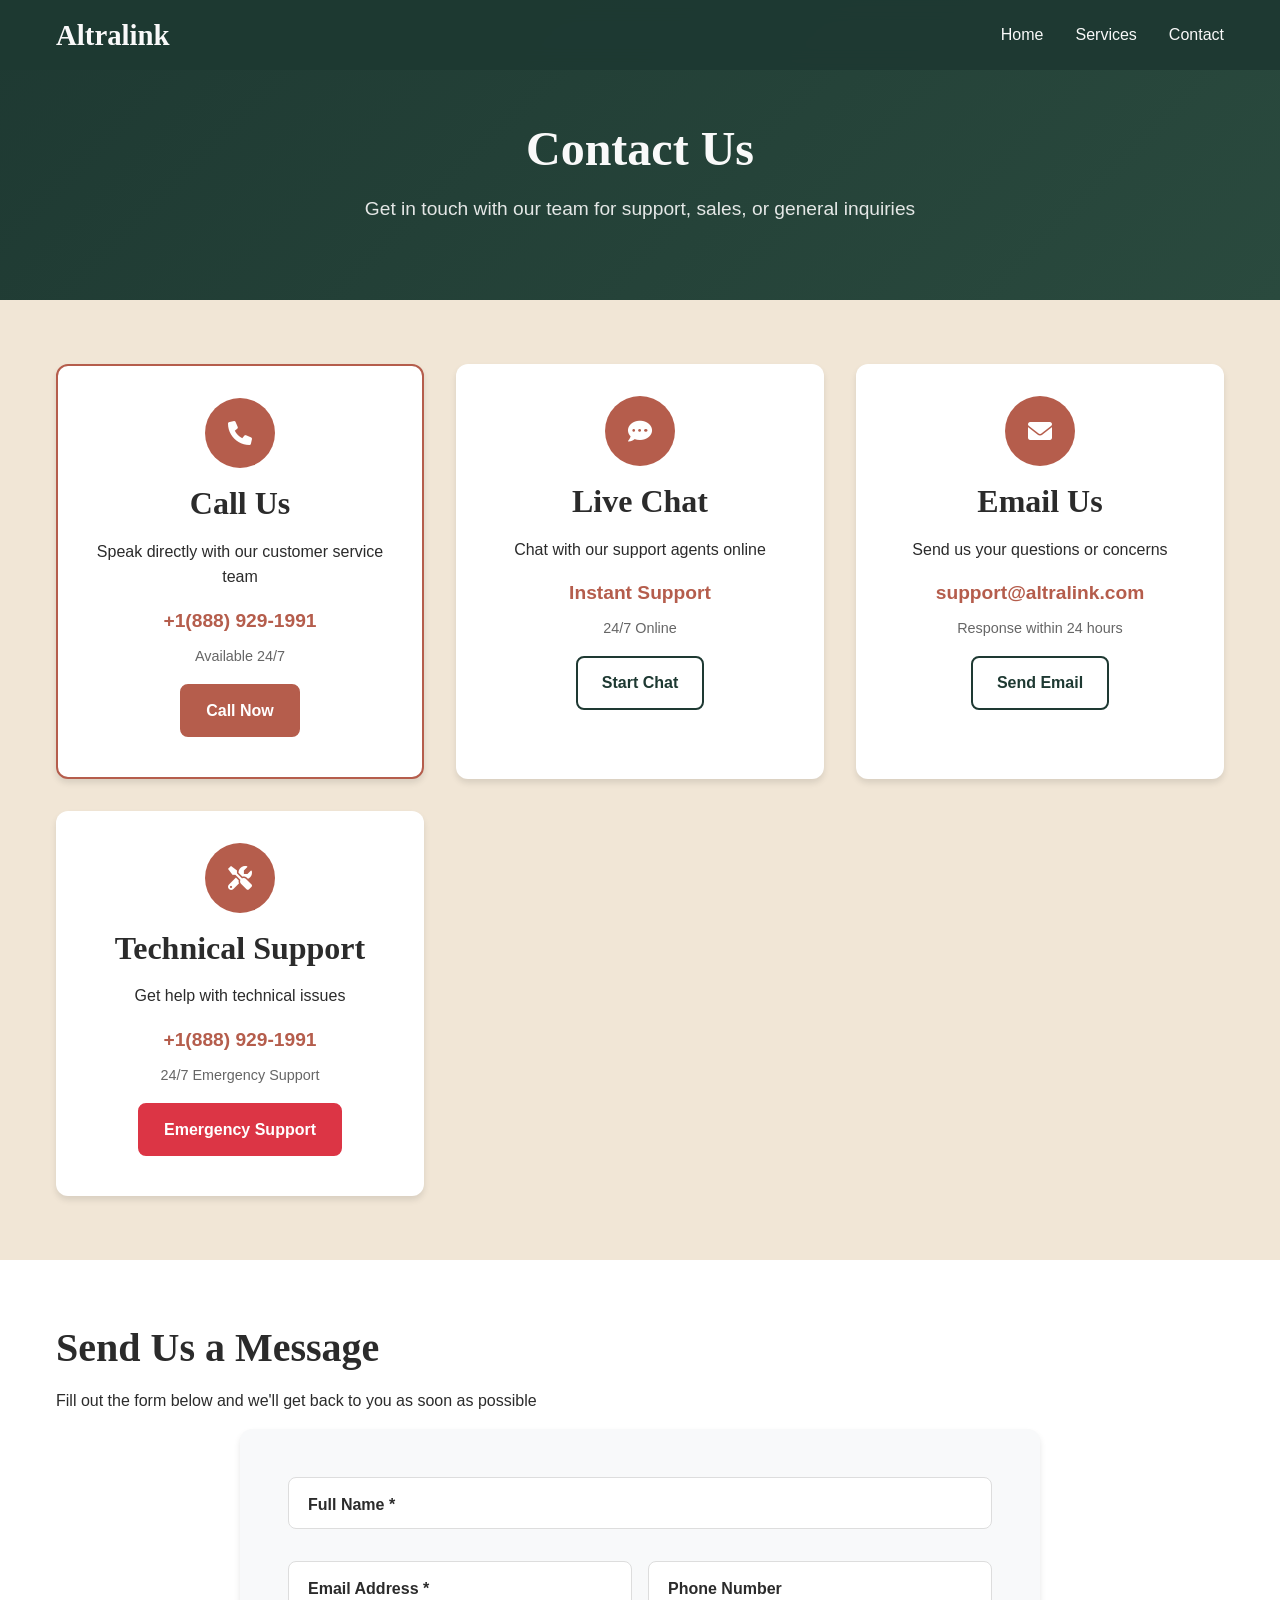
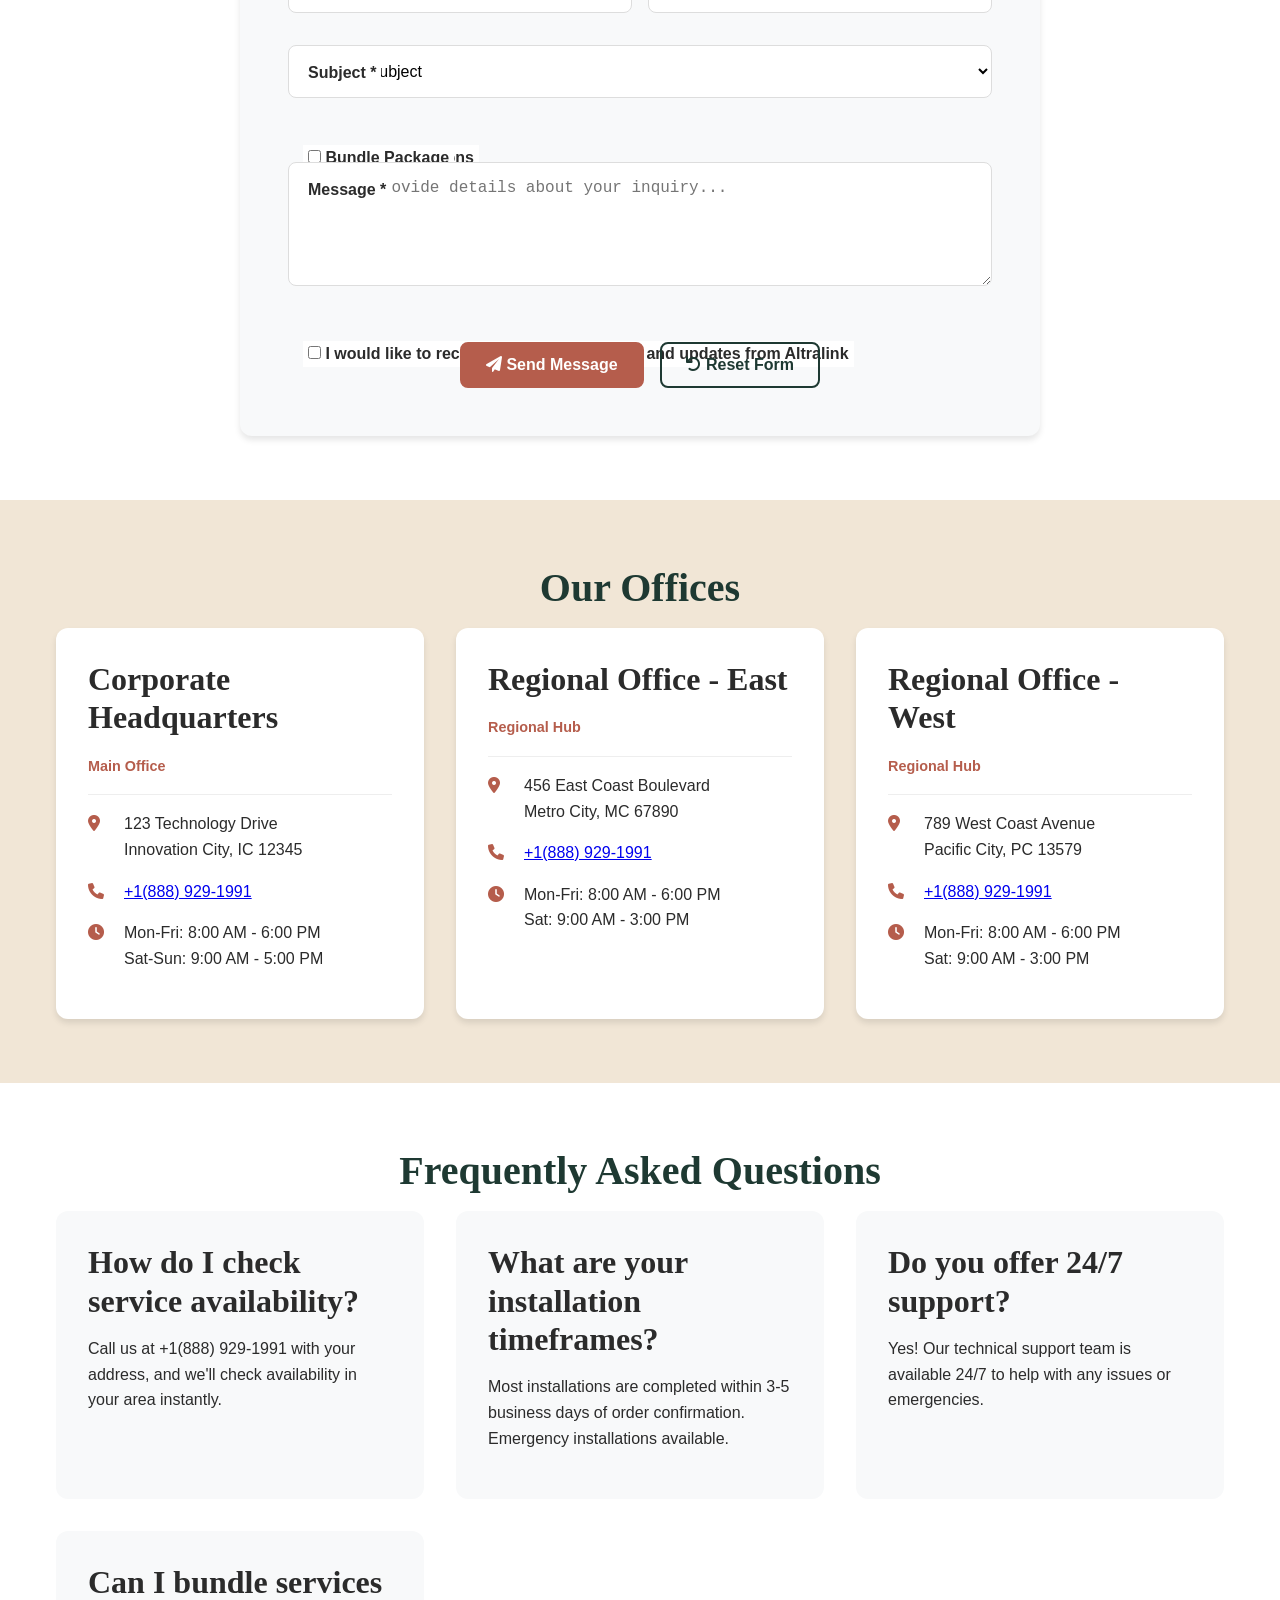
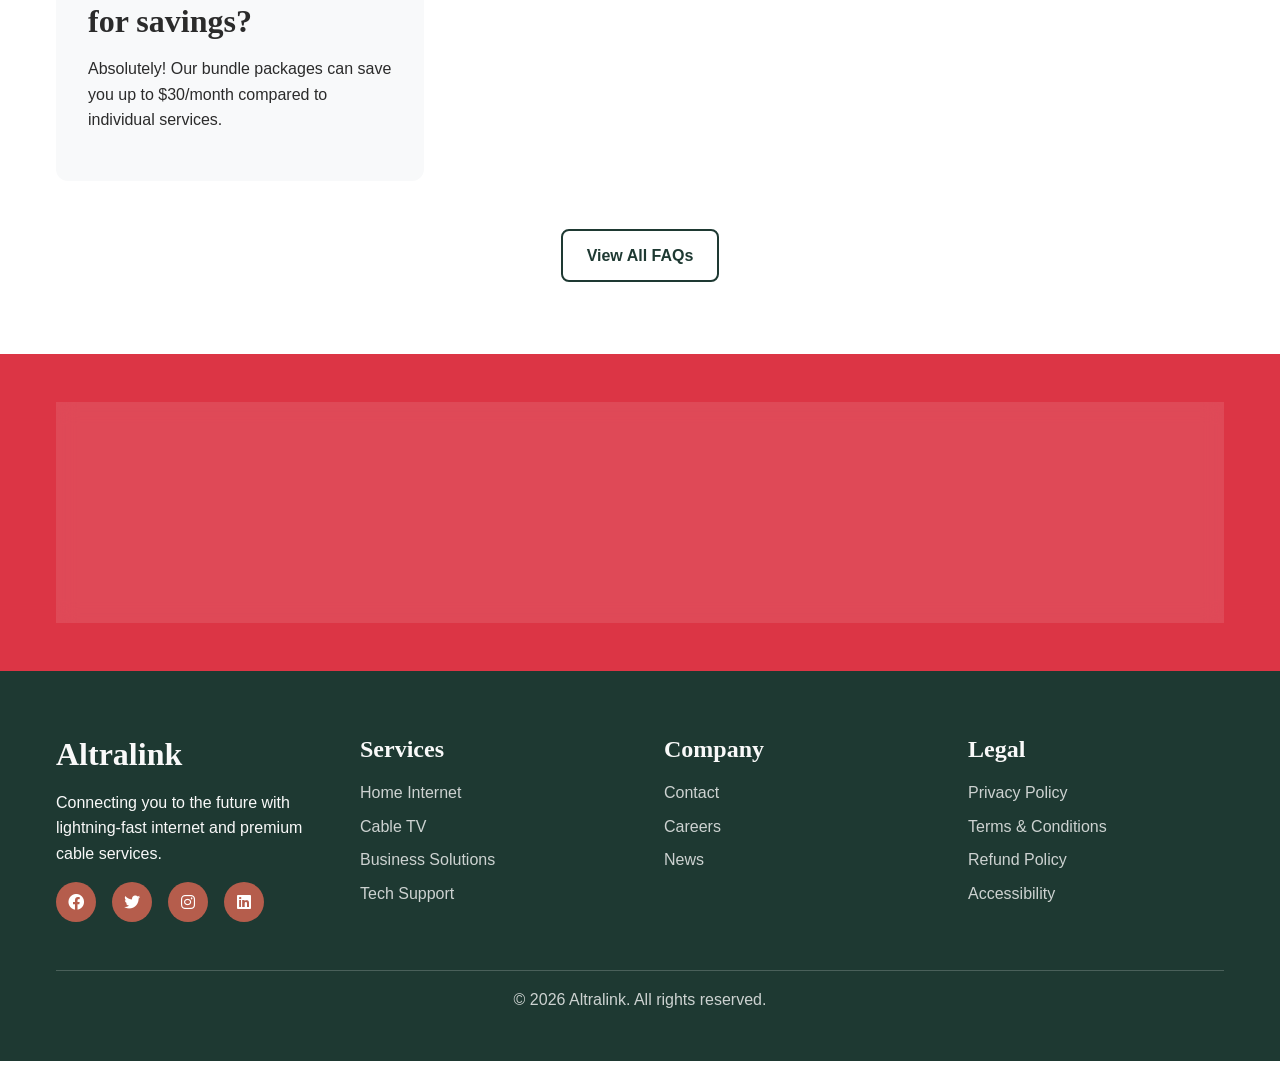
==== contact.html @ ca9c5f62 "Add files via upload" ====
<!DOCTYPE html>
<html lang="en">
<head>
    <meta charset="UTF-8">
    <meta name="viewport" content="width=device-width, initial-scale=1.0">
    <title>Contact Us - Altralink | Get in Touch</title>
    <link rel="stylesheet" href="style.css">
    <link href="https://cdnjs.cloudflare.com/ajax/libs/font-awesome/6.0.0/css/all.min.css" rel="stylesheet">
</head>
<body>
    <!-- Navigation -->
    <nav class="navbar">
        <div class="nav-container">
            <div class="nav-logo">
                <h2><a href="index.html" style="color: inherit; text-decoration: none;">Altralink</a></h2>
            </div>
            <ul class="nav-menu">
                <li class="nav-item"><a href="index.html" class="nav-link">Home</a></li>
                <li class="nav-item"><a href="services.html" class="nav-link">Services</a></li>
                <li class="nav-item"><a href="contact.html" class="nav-link active">Contact</a></li>
            </ul>
            <div class="hamburger">
                <span class="bar"></span>
                <span class="bar"></span>
                <span class="bar"></span>
            </div>
        </div>
    </nav>

    <!-- Page Header -->
    <section class="page-header">
        <div class="container">
            <h1>Contact Us</h1>
            <p>Get in touch with our team for support, sales, or general inquiries</p>
        </div>
    </section>

    <!-- Contact Methods -->
    <section class="contact-methods">
        <div class="container">
            <div class="contact-grid">
                <div class="contact-card priority">
                    <div class="contact-icon">
                        <i class="fas fa-phone"></i>
                    </div>
                    <h3>Call Us</h3>
                    <p>Speak directly with our customer service team</p>
                    <div class="contact-details">
                        <a href="tel:+18889291991" class="contact-link primary">+1(888) 929-1991</a>
                        <span class="availability">Available 24/7</span>
                    </div>
                    <div class="contact-buttons">
                        <a href="tel:+18889291991" class="btn btn-primary">Call Now</a>
                    </div>
                </div>

                <div class="contact-card">
                    <div class="contact-icon">
                        <i class="fas fa-comment-dots"></i>
                    </div>
                    <h3>Live Chat</h3>
                    <p>Chat with our support agents online</p>
                    <div class="contact-details">
                        <span class="contact-link">Instant Support</span>
                        <span class="availability">24/7 Online</span>
                    </div>
                    <div class="contact-buttons">
                        <a href="#chat" class="btn btn-outline">Start Chat</a>
                    </div>
                </div>

                <div class="contact-card">
                    <div class="contact-icon">
                        <i class="fas fa-envelope"></i>
                    </div>
                    <h3>Email Us</h3>
                    <p>Send us your questions or concerns</p>
                    <div class="contact-details">
                        <a href="mailto:support@altralink.com" class="contact-link">support@altralink.com</a>
                        <span class="availability">Response within 24 hours</span>
                    </div>
                    <div class="contact-buttons">
                        <a href="mailto:support@altralink.com" class="btn btn-outline">Send Email</a>
                    </div>
                </div>

                <div class="contact-card">
                    <div class="contact-icon">
                        <i class="fas fa-tools"></i>
                    </div>
                    <h3>Technical Support</h3>
                    <p>Get help with technical issues</p>
                    <div class="contact-details">
                        <a href="tel:+18889291991" class="contact-link">+1(888) 929-1991</a>
                        <span class="availability">24/7 Emergency Support</span>
                    </div>
                    <div class="contact-buttons">
                        <a href="tel:+18889291991" class="btn btn-primary emergency">Emergency Support</a>
                    </div>
                </div>
            </div>
        </div>
    </section>

    <!-- Contact Form -->
    <section class="contact-form-section">
        <div class="container">
            <div class="form-content">
                <div class="form-header">
                    <h2>Send Us a Message</h2>
                    <p>Fill out the form below and we'll get back to you as soon as possible</p>
                </div>
                <form class="contact-form" id="contactForm">
                    <div class="form-group">
                        <label for="name">Full Name *</label>
                        <input type="text" id="name" name="name" required>
                    </div>
                    
                    <div class="form-row">
                        <div class="form-group">
                            <label for="email">Email Address *</label>
                            <input type="email" id="email" name="email" required>
                        </div>
                        <div class="form-group">
                            <label for="phone">Phone Number</label>
                            <input type="tel" id="phone" name="phone">
                        </div>
                    </div>

                    <div class="form-group">
                        <label for="subject">Subject *</label>
                        <select id="subject" name="subject" required>
                            <option value="">Select a subject</option>
                            <option value="new-service">New Service Inquiry</option>
                            <option value="technical-support">Technical Support</option>
                            <option value="billing">Billing Question</option>
                            <option value="service-change">Service Change Request</option>
                            <option value="complaint">Complaint</option>
                            <option value="compliment">Compliment</option>
                            <option value="other">Other</option>
                        </select>
                    </div>

                    <div class="form-group">
                        <label for="service-type">Service Interest</label>
                        <div class="checkbox-group">
                            <label class="checkbox-label">
                                <input type="checkbox" name="service[]" value="home-internet">
                                <span class="checkmark"></span>
                                Home Internet
                            </label>
                            <label class="checkbox-label">
                                <input type="checkbox" name="service[]" value="cable-tv">
                                <span class="checkmark"></span>
                                Cable TV
                            </label>
                            <label class="checkbox-label">
                                <input type="checkbox" name="service[]" value="business">
                                <span class="checkmark"></span>
                                Business Solutions
                            </label>
                            <label class="checkbox-label">
                                <input type="checkbox" name="service[]" value="bundle">
                                <span class="checkmark"></span>
                                Bundle Package
                            </label>
                        </div>
                    </div>

                    <div class="form-group">
                        <label for="message">Message *</label>
                        <textarea id="message" name="message" rows="5" placeholder="Please provide details about your inquiry..." required></textarea>
                    </div>

                    <div class="form-group">
                        <label class="checkbox-label">
                            <input type="checkbox" name="newsletter" value="yes">
                            <span class="checkmark"></span>
                            I would like to receive promotional emails and updates from Altralink
                        </label>
                    </div>

                    <div class="form-actions">
                        <button type="submit" class="btn btn-primary">
                            <i class="fas fa-paper-plane"></i>
                            Send Message
                        </button>
                        <button type="reset" class="btn btn-outline">
                            <i class="fas fa-undo"></i>
                            Reset Form
                        </button>
                    </div>
                </form>
            </div>
        </div>
    </section>

    <!-- Office Locations -->
    <section class="office-locations">
        <div class="container">
            <h2 class="section-title">Our Offices</h2>
            <div class="locations-grid">
                <div class="location-card">
                    <div class="location-header">
                        <h3>Corporate Headquarters</h3>
                        <span class="location-type">Main Office</span>
                    </div>
                    <div class="location-details">
                        <div class="detail-item">
                            <i class="fas fa-map-marker-alt"></i>
                            <span>123 Technology Drive<br>Innovation City, IC 12345</span>
                        </div>
                        <div class="detail-item">
                            <i class="fas fa-phone"></i>
                            <a href="tel:+18889291991">+1(888) 929-1991</a>
                        </div>
                        <div class="detail-item">
                            <i class="fas fa-clock"></i>
                            <span>Mon-Fri: 8:00 AM - 6:00 PM<br>Sat-Sun: 9:00 AM - 5:00 PM</span>
                        </div>
                    </div>
                </div>

                <div class="location-card">
                    <div class="location-header">
                        <h3>Regional Office - East</h3>
                        <span class="location-type">Regional Hub</span>
                    </div>
                    <div class="location-details">
                        <div class="detail-item">
                            <i class="fas fa-map-marker-alt"></i>
                            <span>456 East Coast Boulevard<br>Metro City, MC 67890</span>
                        </div>
                        <div class="detail-item">
                            <i class="fas fa-phone"></i>
                            <a href="tel:+18889291991">+1(888) 929-1991</a>
                        </div>
                        <div class="detail-item">
                            <i class="fas fa-clock"></i>
                            <span>Mon-Fri: 8:00 AM - 6:00 PM<br>Sat: 9:00 AM - 3:00 PM</span>
                        </div>
                    </div>
                </div>

                <div class="location-card">
                    <div class="location-header">
                        <h3>Regional Office - West</h3>
                        <span class="location-type">Regional Hub</span>
                    </div>
                    <div class="location-details">
                        <div class="detail-item">
                            <i class="fas fa-map-marker-alt"></i>
                            <span>789 West Coast Avenue<br>Pacific City, PC 13579</span>
                        </div>
                        <div class="detail-item">
                            <i class="fas fa-phone"></i>
                            <a href="tel:+18889291991">+1(888) 929-1991</a>
                        </div>
                        <div class="detail-item">
                            <i class="fas fa-clock"></i>
                            <span>Mon-Fri: 8:00 AM - 6:00 PM<br>Sat: 9:00 AM - 3:00 PM</span>
                        </div>
                    </div>
                </div>
            </div>
        </div>
    </section>

    <!-- FAQ Quick Access -->
    <section class="quick-faq">
        <div class="container">
            <h2 class="section-title">Frequently Asked Questions</h2>
            <div class="faq-grid">
                <div class="faq-card">
                    <h3>How do I check service availability?</h3>
                    <p>Call us at +1(888) 929-1991 with your address, and we'll check availability in your area instantly.</p>
                </div>
                <div class="faq-card">
                    <h3>What are your installation timeframes?</h3>
                    <p>Most installations are completed within 3-5 business days of order confirmation. Emergency installations available.</p>
                </div>
                <div class="faq-card">
                    <h3>Do you offer 24/7 support?</h3>
                    <p>Yes! Our technical support team is available 24/7 to help with any issues or emergencies.</p>
                </div>
                <div class="faq-card">
                    <h3>Can I bundle services for savings?</h3>
                    <p>Absolutely! Our bundle packages can save you up to $30/month compared to individual services.</p>
                </div>
            </div>
            <div class="faq-cta">
                <a href="index.html#faq" class="btn btn-outline">View All FAQs</a>
            </div>
        </div>
    </section>

    <!-- Emergency Contact -->
    <section class="emergency-contact">
        <div class="container">
            <div class="emergency-card">
                <div class="emergency-icon">
                    <i class="fas fa-exclamation-triangle"></i>
                </div>
                <div class="emergency-content">
                    <h3>Emergency Support</h3>
                    <p>Experiencing a service outage or urgent technical issue? Our emergency support team is standing by 24/7.</p>
                    <a href="tel:+18889291991" class="btn btn-primary emergency">
                        <i class="fas fa-phone"></i>
                        Emergency Hotline: +1(888) 929-1991
                    </a>
                </div>
            </div>
        </div>
    </section>

    <!-- Footer -->
    <footer class="footer">
        <div class="container">
            <div class="footer-content">
                <div class="footer-section">
                    <h3>Altralink</h3>
                    <p>Connecting you to the future with lightning-fast internet and premium cable services.</p>
                    <div class="social-links">
                        <a href="#"><i class="fab fa-facebook"></i></a>
                        <a href="#"><i class="fab fa-twitter"></i></a>
                        <a href="#"><i class="fab fa-instagram"></i></a>
                        <a href="#"><i class="fab fa-linkedin"></i></a>
                    </div>
                </div>
                <div class="footer-section">
                    <h4>Services</h4>
                    <ul>
                        <li><a href="services.html">Home Internet</a></li>
                        <li><a href="services.html">Cable TV</a></li>
                        <li><a href="services.html">Business Solutions</a></li>
                        <li><a href="services.html">Tech Support</a></li>
                    </ul>
                </div>
                <div class="footer-section">
                    <h4>Company</h4>
                    <ul>
                        <li><a href="contact.html">Contact</a></li>
                        <li><a href="#careers">Careers</a></li>
                        <li><a href="#news">News</a></li>
                    </ul>
                </div>
                <div class="footer-section">
                    <h4>Legal</h4>
                    <ul>
                        <li><a href="privacy.html">Privacy Policy</a></li>
                        <li><a href="terms.html">Terms & Conditions</a></li>
                        <li><a href="refund.html">Refund Policy</a></li>
                        <li><a href="#accessibility">Accessibility</a></li>
                    </ul>
                </div>
            </div>
            <div class="footer-bottom">
                <p>&copy; 2025 Altralink. All rights reserved.</p>
            </div>
        </div>
    </footer>

    <script src="script.js"></script>
</body>
</html>
---- style.css ----
/* Reset and Base Styles */
* {
    margin: 0;
    padding: 0;
    box-sizing: border-box;
}

:root {
    /* Color Scheme */
    --primary-bg: #1E3932;
    --secondary-bg: #F1E6D6;
    --accent: #B55D4C;
    --highlight: #C9A227;
    --text-dark: #2B2B2B;
    --text-light: #F9F9F9;
    
    /* Additional Colors */
    --white: #FFFFFF;
    --success: #28A745;
    --warning: #FFC107;
    --error: #DC3545;
    
    /* Typography */
    --font-primary: 'Segoe UI', Tahoma, Geneva, Verdana, sans-serif;
    --font-heading: 'Georgia', serif;
    
    /* Spacing */
    --spacing-xs: 0.5rem;
    --spacing-sm: 1rem;
    --spacing-md: 2rem;
    --spacing-lg: 3rem;
    --spacing-xl: 4rem;
    
    /* Border Radius */
    --radius-sm: 4px;
    --radius-md: 8px;
    --radius-lg: 12px;
    --radius-xl: 20px;
    
    /* Shadows */
    --shadow-sm: 0 2px 4px rgba(0, 0, 0, 0.1);
    --shadow-md: 0 4px 6px rgba(0, 0, 0, 0.1);
    --shadow-lg: 0 10px 15px rgba(0, 0, 0, 0.1);
    --shadow-xl: 0 20px 25px rgba(0, 0, 0, 0.15);
}

body {
    font-family: var(--font-primary);
    line-height: 1.6;
    color: var(--text-dark);
    overflow-x: hidden;
}

html {
    scroll-behavior: smooth;
}

/* Typography */
h1, h2, h3, h4, h5, h6 {
    font-family: var(--font-heading);
    font-weight: 600;
    line-height: 1.2;
    margin-bottom: var(--spacing-sm);
}

h1 { font-size: 3.5rem; }
h2 { font-size: 2.5rem; }
h3 { font-size: 2rem; }
h4 { font-size: 1.5rem; }
h5 { font-size: 1.25rem; }
h6 { font-size: 1rem; }

p {
    margin-bottom: var(--spacing-sm);
}

/* Container */
.container {
    max-width: 1200px;
    margin: 0 auto;
    padding: 0 var(--spacing-sm);
}

/* Navigation */
.navbar {
    position: fixed;
    top: 0;
    width: 100%;
    background: rgba(30, 57, 50, 0.95);
    backdrop-filter: blur(10px);
    z-index: 1000;
    transition: all 0.3s ease;
}

.nav-container {
    display: flex;
    justify-content: space-between;
    align-items: center;
    max-width: 1200px;
    margin: 0 auto;
    padding: 0 var(--spacing-sm);
    height: 70px;
}

.nav-logo h2 {
    color: var(--text-light);
    margin: 0;
    font-size: 1.8rem;
}

.nav-logo a {
    color: var(--text-light);
    text-decoration: none;
}

.nav-menu {
    display: flex;
    list-style: none;
    margin: 0;
}

.nav-item {
    margin-left: var(--spacing-md);
}

.nav-link {
    color: var(--text-light);
    text-decoration: none;
    font-weight: 500;
    transition: color 0.3s ease;
    position: relative;
}

.nav-link:hover,
.nav-link:focus {
    color: var(--highlight);
}

.nav-link::after {
    content: '';
    position: absolute;
    bottom: -5px;
    left: 0;
    width: 0;
    height: 2px;
    background: var(--highlight);
    transition: width 0.3s ease;
}

.nav-link:hover::after {
    width: 100%;
}

.hamburger {
    display: none;
    flex-direction: column;
    cursor: pointer;
}

.bar {
    width: 25px;
    height: 3px;
    background: var(--text-light);
    margin: 3px 0;
    transition: 0.3s;
}

/* Hero Section */
.hero {
    position: relative;
    min-height: 100vh;
    display: flex;
    align-items: center;
    background: linear-gradient(135deg, var(--primary-bg) 0%, #2A4F47 100%);
    overflow: hidden;
}

.hero-background {
    position: absolute;
    top: 0;
    left: 0;
    width: 100%;
    height: 100%;
    background-image: url('https://images.pexels.com/photos/159304/network-cable-ethernet-computer-159304.jpeg?auto=compress&cs=tinysrgb&w=1260&h=750&dpr=1');
    background-size: cover;
    background-position: center;
    opacity: 0.2;
    z-index: 1;
}

.particles {
    position: absolute;
    top: 0;
    left: 0;
    width: 100%;
    height: 100%;
    z-index: 2;
}

.hero-content {
    position: relative;
    z-index: 3;
    display: grid;
    grid-template-columns: 1fr 1fr;
    gap: var(--spacing-xl);
    align-items: center;
    max-width: 1200px;
    margin: 0 auto;
    padding: 0 var(--spacing-sm);
}

.hero-text {
    color: var(--text-light);
}

.hero-title {
    font-size: 4rem;
    font-weight: 700;
    margin-bottom: var(--spacing-md);
    opacity: 0;
    animation: slideInUp 1s ease forwards 0.5s;
}

.accent-text {
    color: var(--highlight);
    display: block;
}

.hero-subtitle {
    font-size: 1.25rem;
    margin-bottom: var(--spacing-lg);
    opacity: 0;
    animation: slideInUp 1s ease forwards 0.7s;
}

.hero-buttons {
    display: flex;
    gap: var(--spacing-sm);
    opacity: 0;
    animation: slideInUp 1s ease forwards 0.9s;
}

.hero-visual {
    display: flex;
    justify-content: center;
    align-items: center;
}

.floating-card {
    background: rgba(255, 255, 255, 0.1);
    backdrop-filter: blur(10px);
    border: 1px solid rgba(255, 255, 255, 0.2);
    border-radius: var(--radius-lg);
    padding: var(--spacing-lg);
    text-align: center;
    color: var(--text-light);
    transform: translateY(0);
    animation: float 3s ease-in-out infinite;
}

.floating-card i {
    font-size: 3rem;
    margin-bottom: var(--spacing-sm);
    color: var(--highlight);
}

.card-3d {
    transform-style: preserve-3d;
    transition: transform 0.3s ease;
}

.card-3d:hover {
    transform: rotateY(10deg) rotateX(5deg) scale(1.05);
}

/* Buttons */
.btn {
    display: inline-block;
    padding: 12px 24px;
    border-radius: var(--radius-md);
    text-decoration: none;
    font-weight: 600;
    font-size: 1rem;
    text-align: center;
    cursor: pointer;
    border: 2px solid transparent;
    transition: all 0.3s ease;
    position: relative;
    overflow: hidden;
}

.btn::before {
    content: '';
    position: absolute;
    top: 0;
    left: -100%;
    width: 100%;
    height: 100%;
    background: linear-gradient(90deg, transparent, rgba(255, 255, 255, 0.2), transparent);
    transition: left 0.5s ease;
}

.btn:hover::before {
    left: 100%;
}

.btn-primary {
    background: var(--accent);
    color: var(--white);
    border-color: var(--accent);
}

.btn-primary:hover {
    background: #A04E3F;
    transform: translateY(-2px);
    box-shadow: var(--shadow-lg);
}

.btn-secondary {
    background: transparent;
    color: var(--text-light);
    border-color: var(--text-light);
}

.btn-secondary:hover {
    background: var(--text-light);
    color: var(--primary-bg);
}

.btn-outline {
    background: transparent;
    color: var(--primary-bg);
    border-color: var(--primary-bg);
}

.btn-outline:hover {
    background: var(--primary-bg);
    color: var(--text-light);
}

.btn-full {
    width: 100%;
}

/* Sections */
section {
    padding: var(--spacing-xl) 0;
}

.section-title {
    text-align: center;
    margin-bottom: var(--spacing-sm);
    color: var(--primary-bg);
}

.section-subtitle {
    text-align: center;
    font-size: 1.25rem;
    color: #666;
    margin-bottom: var(--spacing-lg);
}

/* Services Section */
.services {
    background: var(--secondary-bg);
}

.services-grid {
    display: grid;
    grid-template-columns: repeat(auto-fit, minmax(300px, 1fr));
    gap: var(--spacing-md);
    margin-top: var(--spacing-lg);
}

.service-card {
    background: var(--white);
    border-radius: var(--radius-lg);
    padding: var(--spacing-lg);
    text-align: center;
    box-shadow: var(--shadow-md);
    transition: all 0.3s ease;
    position: relative;
    border: 3px solid transparent;
}

.service-card:hover {
    transform: translateY(-5px);
    box-shadow: var(--shadow-xl);
    border-color: var(--accent);
}

.service-card.featured {
    border-color: var(--accent);
    transform: scale(1.05);
}

.popular-badge {
    position: absolute;
    top: -10px;
    left: 50%;
    transform: translateX(-50%);
    background: var(--accent);
    color: var(--white);
    padding: 5px 15px;
    border-radius: var(--radius-xl);
    font-size: 0.875rem;
    font-weight: 600;
}

.service-icon {
    width: 80px;
    height: 80px;
    background: linear-gradient(135deg, var(--accent), var(--highlight));
    border-radius: 50%;
    display: flex;
    align-items: center;
    justify-content: center;
    margin: 0 auto var(--spacing-sm);
}

.service-icon i {
    font-size: 2rem;
    color: var(--white);
}

.service-price {
    font-size: 2rem;
    font-weight: 700;
    color: var(--accent);
    margin-bottom: var(--spacing-sm);
}

.service-features {
    list-style: none;
    margin-bottom: var(--spacing-lg);
}

.service-features li {
    padding: 8px 0;
    border-bottom: 1px solid #eee;
    position: relative;
    padding-left: 25px;
}

.service-features li:last-child {
    border-bottom: none;
}

.service-features li::before {
    content: '✓';
    position: absolute;
    left: 0;
    color: var(--success);
    font-weight: bold;
}

/* Features Section */
.features {
    background: var(--white);
}

.features-grid {
    display: grid;
    grid-template-columns: repeat(auto-fit, minmax(250px, 1fr));
    gap: var(--spacing-md);
    margin-top: var(--spacing-lg);
}

.feature-item {
    text-align: center;
    padding: var(--spacing-lg);
    border-radius: var(--radius-lg);
    transition: transform 0.3s ease;
}

.feature-item:hover {
    transform: translateY(-10px);
}

.feature-icon-3d {
    width: 100px;
    height: 100px;
    background: linear-gradient(135deg, var(--primary-bg), var(--accent));
    border-radius: 50%;
    display: flex;
    align-items: center;
    justify-content: center;
    margin: 0 auto var(--spacing-sm);
    position: relative;
    box-shadow: var(--shadow-lg);
    transition: all 0.3s ease;
}

.feature-icon-3d:hover {
    transform: rotateY(180deg) scale(1.1);
}

.feature-icon-3d i {
    font-size: 2.5rem;
    color: var(--white);
}

/* Statistics Section */
.stats {
    background: var(--primary-bg);
    color: var(--text-light);
}

.stats-grid {
    display: grid;
    grid-template-columns: repeat(auto-fit, minmax(200px, 1fr));
    gap: var(--spacing-md);
}

.stat-item {
    text-align: center;
    padding: var(--spacing-md);
}

.stat-number {
    font-size: 3rem;
    font-weight: 700;
    color: var(--highlight);
    margin-bottom: 0;
}

.stat-item p {
    font-size: 1.125rem;
    margin: 0;
    opacity: 0.9;
}

/* About Section */
.about {
    background: var(--secondary-bg);
}

.about-content {
    display: grid;
    grid-template-columns: 1fr 1fr;
    gap: var(--spacing-xl);
    align-items: center;
}

.about-text h2 {
    color: var(--primary-bg);
    margin-bottom: var(--spacing-md);
}

.about-features {
    margin-top: var(--spacing-md);
}

.about-feature {
    display: flex;
    align-items: center;
    margin-bottom: var(--spacing-sm);
}

.about-feature i {
    color: var(--success);
    margin-right: var(--spacing-sm);
    font-size: 1.25rem;
}

.about-visual {
    display: flex;
    justify-content: center;
    align-items: center;
}

.tech-showcase {
    position: relative;
    width: 300px;
    height: 300px;
}

.tech-item {
    position: absolute;
    background: var(--white);
    border-radius: var(--radius-lg);
    padding: var(--spacing-sm);
    box-shadow: var(--shadow-md);
    display: flex;
    align-items: center;
    gap: var(--spacing-xs);
    border: 2px solid var(--accent);
}

.tech-item:nth-child(1) {
    top: 20px;
    left: 20px;
}

.tech-item:nth-child(2) {
    top: 120px;
    right: 20px;
}

.tech-item:nth-child(3) {
    bottom: 20px;
    left: 50px;
}

.tech-item i {
    color: var(--accent);
    font-size: 1.5rem;
}

.floating {
    animation: float 2s ease-in-out infinite;
}

/* Contact Section */
.contact {
    background: var(--white);
}

.contact-content {
    display: grid;
    grid-template-columns: 1fr 1fr;
    gap: var(--spacing-xl);
    margin-top: var(--spacing-lg);
}

.contact-info {
    display: flex;
    flex-direction: column;
    gap: var(--spacing-md);
}

.contact-item {
    display: flex;
    align-items: flex-start;
    gap: var(--spacing-sm);
    padding: var(--spacing-sm);
    border-radius: var(--radius-md);
    background: var(--secondary-bg);
}

.contact-item i {
    color: var(--accent);
    font-size: 1.5rem;
    margin-top: 5px;
}

.contact-item h4 {
    margin-bottom: var(--spacing-xs);
    color: var(--primary-bg);
}

.contact-item p {
    margin: 0;
    color: var(--text-dark);
}

/* Contact Form */
.contact-form {
    background: var(--secondary-bg);
    padding: var(--spacing-lg);
    border-radius: var(--radius-lg);
    box-shadow: var(--shadow-md);
}

.form-group {
    position: relative;
    margin-bottom: var(--spacing-md);
}

.form-group input,
.form-group textarea,
.form-group select {
    width: 100%;
    padding: 15px;
    border: 2px solid #ddd;
    border-radius: var(--radius-md);
    font-size: 1rem;
    background: var(--white);
    transition: all 0.3s ease;
}

.form-group input:focus,
.form-group textarea:focus,
.form-group select:focus {
    outline: none;
    border-color: var(--accent);
    box-shadow: 0 0 0 3px rgba(181, 93, 76, 0.1);
}

.form-group label {
    position: absolute;
    top: 15px;
    left: 15px;
    color: #999;
    transition: all 0.3s ease;
    pointer-events: none;
    background: var(--white);
    padding: 0 5px;
}

.form-group input:focus + label,
.form-group input:valid + label,
.form-group textarea:focus + label,
.form-group textarea:valid + label,
.form-group select:focus + label,
.form-group select:valid + label {
    top: -10px;
    left: 10px;
    font-size: 0.875rem;
    color: var(--accent);
}

.form-group textarea {
    min-height: 120px;
    resize: vertical;
}

/* Footer */
.footer {
    background: var(--primary-bg);
    color: var(--text-light);
    padding: var(--spacing-xl) 0 var(--spacing-md);
}

.footer-content {
    display: grid;
    grid-template-columns: repeat(auto-fit, minmax(250px, 1fr));
    gap: var(--spacing-lg);
    margin-bottom: var(--spacing-lg);
}

.footer-section h3,
.footer-section h4 {
    color: var(--text-light);
    margin-bottom: var(--spacing-sm);
}

.footer-section ul {
    list-style: none;
}

.footer-section ul li {
    margin-bottom: var(--spacing-xs);
}

.footer-section ul li a {
    color: rgba(249, 249, 249, 0.8);
    text-decoration: none;
    transition: color 0.3s ease;
}

.footer-section ul li a:hover {
    color: var(--highlight);
}

.social-links {
    display: flex;
    gap: var(--spacing-sm);
    margin-top: var(--spacing-sm);
}

.social-links a {
    display: flex;
    align-items: center;
    justify-content: center;
    width: 40px;
    height: 40px;
    background: var(--accent);
    color: var(--white);
    border-radius: 50%;
    text-decoration: none;
    transition: all 0.3s ease;
}

.social-links a:hover {
    background: var(--highlight);
    transform: translateY(-2px);
}

.footer-bottom {
    border-top: 1px solid rgba(249, 249, 249, 0.2);
    padding-top: var(--spacing-sm);
    text-align: center;
    color: rgba(249, 249, 249, 0.8);
}

/* Legal Pages */
.legal-page {
    padding-top: 100px;
    background: var(--secondary-bg);
    min-height: 100vh;
}

.legal-header {
    text-align: center;
    margin-bottom: var(--spacing-xl);
}

.legal-header h1 {
    color: var(--primary-bg);
    margin-bottom: var(--spacing-sm);
}

.last-updated {
    color: #666;
    font-style: italic;
}

.legal-content {
    background: var(--white);
    border-radius: var(--radius-lg);
    padding: var(--spacing-xl);
    box-shadow: var(--shadow-md);
    line-height: 1.8;
}

.legal-section {
    margin-bottom: var(--spacing-xl);
}

.legal-section:last-child {
    margin-bottom: 0;
}

.legal-section h2 {
    color: var(--primary-bg);
    margin-bottom: var(--spacing-md);
    padding-bottom: var(--spacing-xs);
    border-bottom: 2px solid var(--accent);
}

.legal-section h3 {
    color: var(--accent);
    margin-top: var(--spacing-md);
    margin-bottom: var(--spacing-sm);
}

.legal-section ul,
.legal-section ol {
    margin-left: var(--spacing-md);
    margin-bottom: var(--spacing-sm);
}

.legal-section li {
    margin-bottom: var(--spacing-xs);
}

.contact-info-legal {
    background: var(--secondary-bg);
    padding: var(--spacing-md);
    border-radius: var(--radius-md);
    margin-top: var(--spacing-sm);
}

.contact-info-legal p {
    margin-bottom: var(--spacing-xs);
}

.legal-notice {
    background: var(--primary-bg);
    color: var(--text-light);
    padding: var(--spacing-md);
    border-radius: var(--radius-md);
    text-align: center;
    margin-top: var(--spacing-lg);
}

/* Animations */
@keyframes slideInUp {
    from {
        opacity: 0;
        transform: translateY(30px);
    }
    to {
        opacity: 1;
        transform: translateY(0);
    }
}

@keyframes float {
    0%, 100% {
        transform: translateY(0px);
    }
    50% {
        transform: translateY(-20px);
    }
}

@keyframes fadeInUp {
    from {
        opacity: 0;
        transform: translateY(20px);
    }
    to {
        opacity: 1;
        transform: translateY(0);
    }
}

/* AOS Animation Classes */
[data-aos="fade-up"] {
    opacity: 0;
    transform: translateY(30px);
    transition: all 0.6s ease;
}

[data-aos="fade-up"].aos-animate {
    opacity: 1;
    transform: translateY(0);
}

[data-aos="fade-right"] {
    opacity: 0;
    transform: translateX(-30px);
    transition: all 0.6s ease;
}

[data-aos="fade-right"].aos-animate {
    opacity: 1;
    transform: translateX(0);
}

[data-aos="fade-left"] {
    opacity: 0;
    transform: translateX(30px);
    transition: all 0.6s ease;
}

[data-aos="fade-left"].aos-animate {
    opacity: 1;
    transform: translateX(0);
}

[data-aos="zoom-in"] {
    opacity: 0;
    transform: scale(0.8);
    transition: all 0.6s ease;
}

[data-aos="zoom-in"].aos-animate {
    opacity: 1;
    transform: scale(1);
}

/* Mobile Responsive */
@media screen and (max-width: 1024px) {
    .hero-content {
        grid-template-columns: 1fr;
        text-align: center;
        padding: var(--spacing-lg) var(--spacing-sm);
    }
    
    .hero-title {
        font-size: 3rem;
    }

    .hero-visual {
        margin-top: var(--spacing-lg);
    }
    
    .about-content {
        grid-template-columns: 1fr;
        gap: var(--spacing-lg);
    }
    
    .contact-content {
        grid-template-columns: 1fr;
        gap: var(--spacing-lg);
    }
    
    .coverage-content {
        grid-template-columns: 1fr;
        gap: var(--spacing-lg);
    }
    
    .coverage-stats {
        grid-template-columns: repeat(2, 1fr);
    }

    .footer-content {
        grid-template-columns: repeat(2, 1fr);
        gap: var(--spacing-lg);
    }

    .floating-card {
        transform: none !important;
    }
}

@media screen and (max-width: 768px) {
    /* Navigation Mobile */
    .nav-menu {
        position: fixed;
        left: -100%;
        top: 70px;
        flex-direction: column;
        background: var(--primary-bg);
        width: 100%;
        text-align: center;
        transition: 0.3s;
        box-shadow: var(--shadow-lg);
        padding: var(--spacing-sm) 0;
    }
    
    .nav-menu.active {
        left: 0;
    }
    
    .nav-item {
        margin: 0;
    }
    
    .nav-link {
        display: block;
        padding: var(--spacing-sm);
        border-bottom: 1px solid rgba(255, 255, 255, 0.1);
    }
    
    .hamburger {
        display: flex;
    }
    
    .hamburger.active .bar:nth-child(2) {
        opacity: 0;
    }
    
    .hamburger.active .bar:nth-child(1) {
        transform: translateY(8px) rotate(45deg);
    }
    
    .hamburger.active .bar:nth-child(3) {
        transform: translateY(-8px) rotate(-45deg);
    }
    
    /* Hero Mobile */
    .hero {
        min-height: auto;
        padding: calc(70px + var(--spacing-xl)) 0 var(--spacing-xl);
    }

    .hero-title {
        font-size: 2.5rem;
        line-height: 1.2;
    }
    
    .hero-buttons {
        flex-direction: column;
        align-items: stretch;
        gap: var(--spacing-sm);
    }
    
    /* Grid Mobile */
    .services-grid,
    .features-grid {
        grid-template-columns: 1fr;
        gap: var(--spacing-md);
    }
    
    .stats-grid {
        grid-template-columns: repeat(2, 1fr);
        gap: var(--spacing-sm);
    }
    
    /* Spacing Mobile */
    section {
        padding: var(--spacing-lg) 0;
    }
    
    .container {
        padding: 0 var(--spacing-md);
    }
    
    /* Typography Mobile */
    h1 { font-size: 2.5rem; }
    h2 { font-size: 2rem; }
    h3 { font-size: 1.5rem; }
    
    /* Cards Mobile */
    .service-card,
    .tech-card,
    .feature-item {
        padding: var(--spacing-md);
    }

    .service-card.featured {
        transform: none;
    }

    /* Contact Mobile */
    .contact-info {
        margin-bottom: var(--spacing-lg);
    }

    .contact-form {
        margin-top: var(--spacing-md);
    }

    /* Legal Content Mobile */
    .legal-content {
        padding: var(--spacing-md);
        margin: 0 var(--spacing-sm);
    }

    .legal-page {
        padding-top: calc(70px + var(--spacing-md));
    }
}

@media screen and (max-width: 480px) {
    .hero-title {
        font-size: 2rem;
    }
    
    .hero-subtitle {
        font-size: 1rem;
    }

    .section-title {
        font-size: 2rem;
    }

    .section-subtitle {
        font-size: 1rem;
    }
    
    .stats-grid {
        grid-template-columns: 1fr;
    }
    
    .service-card.featured {
        transform: scale(1);
    }
    
    .tech-showcase {
        width: 250px;
        height: 250px;
    }

    .footer-content {
        grid-template-columns: 1fr;
    }

    .contact-form {
        padding: var(--spacing-md);
    }

    .floating-card {
        padding: var(--spacing-md);
    }

    .floating-card i {
        font-size: 2rem;
    }

    .floating-card h3 {
        font-size: 1.5rem;
    }

    .service-price {
        font-size: 1.5rem;
    }

    .coverage-stats {
        grid-template-columns: 1fr;
    }

    .social-links {
        justify-content: center;
    }

    .btn {
        width: 100%;
        margin-bottom: var(--spacing-xs);
    }
}

/* High DPI Displays */
@media (-webkit-min-device-pixel-ratio: 2), (min-resolution: 192dpi) {
    .hero-background {
        background-image: url('https://images.pexels.com/photos/159304/network-cable-ethernet-computer-159304.jpeg?auto=compress&cs=tinysrgb&w=2560&h=1500&dpr=2');
    }
}

/* Coverage Section */
.coverage {
    background: var(--white);
}

.coverage-content {
    display: grid;
    grid-template-columns: 1fr 1fr;
    gap: var(--spacing-xl);
    align-items: center;
    margin-top: var(--spacing-lg);
}

.map-container {
    position: relative;
    border-radius: var(--radius-lg);
    overflow: hidden;
    box-shadow: var(--shadow-lg);
}

.coverage-image {
    width: 100%;
    height: 400px;
    object-fit: cover;
}

.coverage-points {
    position: absolute;
    top: 0;
    left: 0;
    width: 100%;
    height: 100%;
}

.coverage-point {
    position: absolute;
    width: 20px;
    height: 20px;
    background: var(--accent);
    border: 3px solid var(--white);
    border-radius: 50%;
    animation: pulse 2s infinite;
    box-shadow: var(--shadow-md);
}

@keyframes pulse {
    0% {
        transform: scale(1);
        box-shadow: 0 0 0 0 rgba(181, 93, 76, 0.7);
    }
    70% {
        transform: scale(1.1);
        box-shadow: 0 0 0 10px rgba(181, 93, 76, 0);
    }
    100% {
        transform: scale(1);
        box-shadow: 0 0 0 0 rgba(181, 93, 76, 0);
    }
}

.coverage-stats {
    display: grid;
    grid-template-columns: repeat(3, 1fr);
    gap: var(--spacing-md);
    margin-bottom: var(--spacing-lg);
}

.coverage-stat {
    text-align: center;
    padding: var(--spacing-md);
    background: var(--secondary-bg);
    border-radius: var(--radius-lg);
    border: 2px solid var(--accent);
}

.coverage-stat h3 {
    font-size: 2.5rem;
    color: var(--accent);
    margin-bottom: var(--spacing-xs);
}

.coverage-stat p {
    margin: 0;
    color: var(--text-dark);
    font-weight: 600;
}

.coverage-features {
    margin-bottom: var(--spacing-lg);
}

.coverage-feature {
    display: flex;
    align-items: center;
    margin-bottom: var(--spacing-sm);
}

.coverage-feature i {
    color: var(--success);
    margin-right: var(--spacing-sm);
    font-size: 1.25rem;
}

/* Technology Section */
.technology {
    background: var(--secondary-bg);
}

.tech-grid {
    display: grid;
    grid-template-columns: repeat(auto-fit, minmax(280px, 1fr));
    gap: var(--spacing-md);
    margin-top: var(--spacing-lg);
}

.tech-card {
    background: var(--white);
    padding: var(--spacing-lg);
    border-radius: var(--radius-lg);
    text-align: center;
    box-shadow: var(--shadow-md);
    transition: all 0.3s ease;
    border: 2px solid transparent;
    transform-style: preserve-3d;
}

.tech-card:hover {
    transform: rotateY(5deg) rotateX(5deg) translateY(-10px);
    border-color: var(--accent);
    box-shadow: var(--shadow-xl);
}

.tech-icon {
    width: 80px;
    height: 80px;
    background: linear-gradient(135deg, var(--primary-bg), var(--accent));
    border-radius: 50%;
    display: flex;
    align-items: center;
    justify-content: center;
    margin: 0 auto var(--spacing-md);
    position: relative;
    box-shadow: var(--shadow-lg);
}

.tech-icon i {
    font-size: 2rem;
    color: var(--white);
}

.tech-card h3 {
    color: var(--primary-bg);
    margin-bottom: var(--spacing-sm);
}

/* Testimonials Section */
.testimonials {
    background: var(--white);
}

.testimonials-slider {
    position: relative;
    max-width: 800px;
    margin: 0 auto var(--spacing-lg);
    overflow: hidden;
}

.testimonial-card {
    display: none;
    opacity: 0;
    transform: translateX(50px);
    transition: all 0.5s ease;
}

.testimonial-card.active {
    display: block;
    opacity: 1;
    transform: translateX(0);
}

.testimonial-content {
    background: var(--secondary-bg);
    padding: var(--spacing-lg);
    border-radius: var(--radius-lg);
    text-align: center;
    box-shadow: var(--shadow-md);
    border: 2px solid var(--accent);
}

.stars {
    margin-bottom: var(--spacing-md);
}

.stars i {
    color: var(--highlight);
    font-size: 1.25rem;
    margin: 0 2px;
}

.testimonial-content p {
    font-size: 1.125rem;
    font-style: italic;
    margin-bottom: var(--spacing-lg);
    color: var(--text-dark);
}

.testimonial-author {
    display: flex;
    align-items: center;
    justify-content: center;
    gap: var(--spacing-sm);
}

.testimonial-author img {
    width: 60px;
    height: 60px;
    border-radius: 50%;
    object-fit: cover;
    border: 3px solid var(--accent);
}

.author-info h4 {
    margin: 0;
    color: var(--primary-bg);
}

.author-info p {
    margin: 0;
    color: var(--accent);
    font-size: 0.875rem;
}

.testimonial-nav {
    display: flex;
    justify-content: center;
    gap: var(--spacing-sm);
}

.nav-dot {
    width: 12px;
    height: 12px;
    border-radius: 50%;
    border: none;
    background: #ddd;
    cursor: pointer;
    transition: all 0.3s ease;
}

.nav-dot.active {
    background: var(--accent);
    transform: scale(1.2);
}

/* FAQ Section */
.faq {
    background: var(--secondary-bg);
}

.faq-container {
    max-width: 800px;
    margin: 0 auto;
}

.faq-item {
    background: var(--white);
    margin-bottom: var(--spacing-sm);
    border-radius: var(--radius-lg);
    box-shadow: var(--shadow-md);
    overflow: hidden;
    border: 2px solid transparent;
    transition: all 0.3s ease;
}

.faq-item:hover {
    border-color: var(--accent);
}

.faq-question {
    display: flex;
    justify-content: space-between;
    align-items: center;
    padding: var(--spacing-md);
    cursor: pointer;
    background: var(--white);
    transition: all 0.3s ease;
}

.faq-question:hover {
    background: var(--secondary-bg);
}

.faq-question h3 {
    margin: 0;
    color: var(--primary-bg);
    font-size: 1.125rem;
}

.faq-question i {
    color: var(--accent);
    transition: transform 0.3s ease;
}

.faq-item.active .faq-question i {
    transform: rotate(180deg);
}

.faq-answer {
    max-height: 0;
    overflow: hidden;
    transition: all 0.3s ease;
    background: var(--secondary-bg);
}

.faq-item.active .faq-answer {
    max-height: 200px;
    padding: var(--spacing-md);
}

.faq-answer p {
    margin: 0;
    color: var(--text-dark);
    line-height: 1.6;
}

/* Print Styles */
@media print {
    .navbar,
    .hero-buttons,
    .btn,
    .hamburger {
        display: none !important;
    }
    
    .hero {
        min-height: auto;
        padding: var(--spacing-md) 0;
    }
    
    .hero-background {
        display: none;
    }
    
    body {
        color: #000 !important;
        background: #fff !important;
    }
}

/* Reduced Motion */
@media (prefers-reduced-motion: reduce) {
    * {
        animation-duration: 0.01ms !important;
        animation-iteration-count: 1 !important;
        transition-duration: 0.01ms !important;
    }
    
    .floating-card {
        animation: none;
    }
    
    .floating {
        animation: none;
    }
}

/* Focus Styles for Accessibility */
.btn:focus,
.nav-link:focus,
input:focus,
textarea:focus,
select:focus {
    outline: 3px solid var(--highlight);
    outline-offset: 2px;
}

/* Loading Animation */
.loading {
    position: fixed;
    top: 0;
    left: 0;
    width: 100%;
    height: 100%;
    background: var(--primary-bg);
    display: flex;
    justify-content: center;
    align-items: center;
    z-index: 9999;
}

.loading-spinner {
    width: 50px;
    height: 50px;
    border: 3px solid rgba(201, 162, 39, 0.3);
    border-top: 3px solid var(--highlight);
    border-radius: 50%;
    animation: spin 1s linear infinite;
}

/* Live Agent Section */
.live-agent {
    padding: var(--spacing-xl) 0;
    background: linear-gradient(135deg, var(--secondary-bg) 0%, #e8dcc9 100%);
}

.live-agent-content {
    display: grid;
    grid-template-columns: 1fr 1fr;
    gap: var(--spacing-xl);
    align-items: center;
}

.agent-features {
    display: flex;
    flex-direction: column;
    gap: var(--spacing-sm);
    margin: var(--spacing-md) 0;
}

.agent-feature {
    display: flex;
    align-items: center;
    gap: var(--spacing-sm);
    padding: var(--spacing-sm);
    background: var(--white);
    border-radius: var(--radius-md);
    box-shadow: var(--shadow-sm);
}

.agent-feature i {
    color: var(--accent);
    font-size: 1.2rem;
    width: 30px;
}

.agent-buttons {
    display: flex;
    gap: var(--spacing-sm);
    flex-wrap: wrap;
}

.live-agent-visual {
    display: flex;
    justify-content: center;
}

.agent-card {
    position: relative;
    border-radius: var(--radius-lg);
    overflow: hidden;
    box-shadow: var(--shadow-lg);
    background: var(--white);
    max-width: 400px;
}

.agent-card img {
    width: 100%;
    height: 300px;
    object-fit: cover;
}

.agent-status {
    position: absolute;
    bottom: 20px;
    left: 20px;
    display: flex;
    align-items: center;
    gap: var(--spacing-xs);
    background: var(--white);
    padding: var(--spacing-xs) var(--spacing-sm);
    border-radius: var(--radius-lg);
    box-shadow: var(--shadow-md);
}

.status-dot {
    width: 12px;
    height: 12px;
    border-radius: 50%;
    background: var(--success);
    animation: pulse 2s infinite;
}

.status-dot.online {
    background: var(--success);
}

/* Technician Booking Section */
.technician-book {
    padding: var(--spacing-xl) 0;
    background: var(--primary-bg);
    color: var(--text-light);
}

.tech-book-content {
    display: grid;
    grid-template-columns: 1fr 1fr;
    gap: var(--spacing-xl);
    align-items: center;
}

.tech-image {
    position: relative;
    border-radius: var(--radius-lg);
    overflow: hidden;
    box-shadow: var(--shadow-lg);
}

.tech-image img {
    width: 100%;
    height: 400px;
    object-fit: cover;
}

.tech-badge {
    position: absolute;
    top: 20px;
    right: 20px;
    display: flex;
    align-items: center;
    gap: var(--spacing-xs);
    background: var(--highlight);
    color: var(--text-dark);
    padding: var(--spacing-xs) var(--spacing-sm);
    border-radius: var(--radius-lg);
    font-weight: 600;
}

.booking-features {
    display: flex;
    flex-direction: column;
    gap: var(--spacing-md);
    margin: var(--spacing-md) 0;
}

.booking-feature {
    display: flex;
    align-items: flex-start;
    gap: var(--spacing-sm);
}

.booking-feature i {
    color: var(--highlight);
    font-size: 1.5rem;
    margin-top: 4px;
    width: 30px;
}

.booking-feature h4 {
    color: var(--text-light);
    margin-bottom: var(--spacing-xs);
}

.booking-feature p {
    color: rgba(249, 249, 249, 0.8);
    margin: 0;
}

.booking-buttons {
    display: flex;
    gap: var(--spacing-sm);
    flex-wrap: wrap;
}

/* Internet Fix Section */
.internet-fix {
    padding: var(--spacing-xl) 0;
    background: linear-gradient(135deg, #f8f9fa 0%, var(--secondary-bg) 100%);
}

.internet-fix-content {
    display: grid;
    grid-template-columns: 1fr 1fr;
    gap: var(--spacing-xl);
    align-items: center;
}

.fix-steps {
    display: flex;
    flex-direction: column;
    gap: var(--spacing-md);
    margin: var(--spacing-md) 0;
}

.fix-step {
    display: flex;
    align-items: center;
    gap: var(--spacing-sm);
    padding: var(--spacing-sm);
    background: var(--white);
    border-radius: var(--radius-md);
    box-shadow: var(--shadow-sm);
}

.step-number {
    width: 40px;
    height: 40px;
    border-radius: 50%;
    background: var(--accent);
    color: var(--white);
    display: flex;
    align-items: center;
    justify-content: center;
    font-weight: 600;
    font-size: 1.2rem;
    flex-shrink: 0;
}

.step-content h4 {
    margin-bottom: var(--spacing-xs);
    color: var(--text-dark);
}

.step-content p {
    margin: 0;
    color: #666;
}

.fix-buttons {
    display: flex;
    gap: var(--spacing-sm);
    flex-wrap: wrap;
}

.btn.emergency {
    background: var(--error);
    border-color: var(--error);
    animation: pulse 2s infinite;
}

.btn.emergency:hover {
    background: #c82333;
    border-color: #c82333;
}

.fix-visual {
    display: flex;
    justify-content: center;
    align-items: center;
}

.fix-illustration {
    position: relative;
    background: var(--white);
    border-radius: 50%;
    width: 300px;
    height: 300px;
    display: flex;
    align-items: center;
    justify-content: center;
    box-shadow: var(--shadow-xl);
}

.wifi-icon {
    position: relative;
    font-size: 4rem;
    color: var(--primary-bg);
}

.signal-bars {
    position: absolute;
    top: -20px;
    right: -20px;
    display: flex;
    gap: 3px;
    align-items: flex-end;
}

.bar {
    width: 6px;
    background: var(--success);
    border-radius: 3px;
    animation: signal 1.5s ease-in-out infinite;
}

.bar-1 { height: 10px; animation-delay: 0s; }
.bar-2 { height: 15px; animation-delay: 0.2s; }
.bar-3 { height: 20px; animation-delay: 0.4s; }
.bar-4 { height: 25px; animation-delay: 0.6s; }

.fix-badge {
    position: absolute;
    bottom: 20px;
    right: 20px;
    display: flex;
    align-items: center;
    gap: var(--spacing-xs);
    background: var(--success);
    color: var(--white);
    padding: var(--spacing-xs) var(--spacing-sm);
    border-radius: var(--radius-lg);
    font-weight: 600;
    box-shadow: var(--shadow-md);
}

/* Responsive Design for New Sections */
@media (max-width: 768px) {
    .live-agent-content,
    .tech-book-content,
    .internet-fix-content {
        grid-template-columns: 1fr;
        gap: var(--spacing-md);
        text-align: center;
    }
    
    .agent-buttons,
    .booking-buttons,
    .fix-buttons {
        justify-content: center;
    }
    
    .fix-illustration {
        width: 250px;
        height: 250px;
    }
    
    .wifi-icon {
        font-size: 3rem;
    }
}

/* Page Header Styles */
.page-header {
    padding: 120px 0 60px;
    background: linear-gradient(135deg, var(--primary-bg) 0%, #2a4a3e 100%);
    color: var(--text-light);
    text-align: center;
}

.page-header h1 {
    font-size: 3rem;
    margin-bottom: var(--spacing-sm);
}

.page-header p {
    font-size: 1.2rem;
    opacity: 0.9;
}

/* Services Page Styles */
.services-overview {
    padding: var(--spacing-xl) 0;
    background: var(--secondary-bg);
}

.services-grid {
    display: grid;
    grid-template-columns: repeat(auto-fit, minmax(300px, 1fr));
    gap: var(--spacing-md);
}

.service-card {
    background: var(--white);
    border-radius: var(--radius-lg);
    box-shadow: var(--shadow-lg);
    overflow: hidden;
    transition: transform 0.3s ease, box-shadow 0.3s ease;
    position: relative;
}

.service-card:hover {
    transform: translateY(-5px);
    box-shadow: var(--shadow-xl);
}

.service-card.featured {
    border: 2px solid var(--accent);
}

.service-card.bundle {
    border: 2px solid var(--highlight);
}

.bundle-badge {
    position: absolute;
    top: 20px;
    right: 20px;
    background: var(--highlight);
    color: var(--text-dark);
    padding: var(--spacing-xs) var(--spacing-sm);
    border-radius: var(--radius-lg);
    font-size: 0.9rem;
    font-weight: 600;
}

.service-header {
    padding: var(--spacing-md);
    text-align: center;
}

.service-icon {
    width: 80px;
    height: 80px;
    background: var(--accent);
    border-radius: 50%;
    display: flex;
    align-items: center;
    justify-content: center;
    margin: 0 auto var(--spacing-sm);
    color: var(--white);
    font-size: 2rem;
}

.service-price {
    font-size: 1.5rem;
    font-weight: 600;
    color: var(--accent);
}

.service-content {
    padding: 0 var(--spacing-md) var(--spacing-md);
}

.service-features {
    list-style: none;
    margin-bottom: var(--spacing-md);
}

.service-features li {
    display: flex;
    align-items: center;
    gap: var(--spacing-xs);
    margin-bottom: var(--spacing-xs);
}

.service-features i {
    color: var(--success);
}

.speed-tiers, .channel-packages, .business-tiers, .bundle-options {
    margin-top: var(--spacing-md);
}

.tier, .package, .bundle {
    padding: var(--spacing-xs);
    background: #f8f9fa;
    border-radius: var(--radius-sm);
    margin-bottom: var(--spacing-xs);
    font-size: 0.9rem;
}

.tier.popular, .bundle.popular {
    background: var(--highlight);
    color: var(--text-dark);
    font-weight: 600;
}

.service-footer {
    padding: var(--spacing-md);
    display: flex;
    gap: var(--spacing-sm);
    justify-content: center;
}

/* Additional Services */
.additional-services {
    padding: var(--spacing-xl) 0;
    background: var(--white);
}

.additional-grid {
    display: grid;
    grid-template-columns: repeat(auto-fit, minmax(250px, 1fr));
    gap: var(--spacing-md);
}

.additional-card {
    text-align: center;
    padding: var(--spacing-md);
    border-radius: var(--radius-lg);
    background: #f8f9fa;
    transition: transform 0.3s ease;
}

.additional-card:hover {
    transform: translateY(-3px);
}

.additional-card i {
    font-size: 2.5rem;
    color: var(--accent);
    margin-bottom: var(--spacing-sm);
}

/* Features Page Styles */
.technology-features {
    padding: var(--spacing-xl) 0;
    background: var(--white);
}

.tech-grid {
    display: grid;
    grid-template-columns: repeat(auto-fit, minmax(350px, 1fr));
    gap: var(--spacing-lg);
}

.tech-feature {
    padding: var(--spacing-md);
    border-radius: var(--radius-lg);
    background: #f8f9fa;
    transition: transform 0.3s ease;
}

.tech-feature:hover {
    transform: translateY(-3px);
}

.feature-icon {
    width: 70px;
    height: 70px;
    background: var(--accent);
    border-radius: 50%;
    display: flex;
    align-items: center;
    justify-content: center;
    margin-bottom: var(--spacing-sm);
    color: var(--white);
    font-size: 1.5rem;
}

.feature-benefits {
    list-style: none;
}

.feature-benefits li {
    display: flex;
    align-items: center;
    gap: var(--spacing-xs);
    margin-bottom: var(--spacing-xs);
}

.feature-benefits li:before {
    content: '•';
    color: var(--accent);
    font-weight: bold;
}

/* Network Infrastructure */
.network-infrastructure {
    padding: var(--spacing-xl) 0;
    background: var(--secondary-bg);
}

.infrastructure-content {
    display: grid;
    grid-template-columns: 1fr 1fr;
    gap: var(--spacing-xl);
    align-items: center;
}

.network-diagram {
    position: relative;
    height: 400px;
    background: var(--white);
    border-radius: var(--radius-lg);
    padding: var(--spacing-md);
}

.network-node {
    position: absolute;
    width: 100px;
    height: 100px;
    background: var(--primary-bg);
    border-radius: 50%;
    display: flex;
    flex-direction: column;
    align-items: center;
    justify-content: center;
    color: var(--white);
    font-size: 0.8rem;
    text-align: center;
}

.network-node.central { top: 50%; left: 50%; transform: translate(-50%, -50%); }
.network-node.fiber { top: 20%; left: 20%; }
.network-node.tower { top: 20%; right: 20%; }
.network-node.home { bottom: 20%; right: 20%; }

.detail-item {
    display: flex;
    align-items: flex-start;
    gap: var(--spacing-sm);
    margin-bottom: var(--spacing-md);
}

.detail-item i {
    color: var(--accent);
    margin-top: 4px;
}

/* Performance Metrics */
.performance-metrics {
    padding: var(--spacing-xl) 0;
    background: var(--primary-bg);
    color: var(--text-light);
}

.metrics-grid {
    display: grid;
    grid-template-columns: repeat(auto-fit, minmax(250px, 1fr));
    gap: var(--spacing-md);
}

.metric-card {
    text-align: center;
    padding: var(--spacing-md);
    background: rgba(255, 255, 255, 0.1);
    border-radius: var(--radius-lg);
    backdrop-filter: blur(10px);
}

.metric-icon {
    font-size: 2rem;
    color: var(--highlight);
    margin-bottom: var(--spacing-sm);
}

.metric-value {
    font-size: 2.5rem;
    font-weight: 600;
    color: var(--highlight);
}

.metric-label {
    font-size: 1.1rem;
    font-weight: 600;
    margin-bottom: var(--spacing-sm);
}

/* About Page Styles */
.our-story {
    padding: var(--spacing-xl) 0;
    background: var(--white);
}

.story-content {
    display: grid;
    grid-template-columns: 2fr 1fr;
    gap: var(--spacing-xl);
    align-items: start;
}

.timeline {
    position: relative;
    padding-left: var(--spacing-md);
}

.timeline:before {
    content: '';
    position: absolute;
    left: 10px;
    top: 0;
    bottom: 0;
    width: 2px;
    background: var(--accent);
}

.timeline-item {
    position: relative;
    margin-bottom: var(--spacing-lg);
}

.timeline-year {
    position: absolute;
    left: -40px;
    top: 0;
    width: 20px;
    height: 20px;
    background: var(--accent);
    border-radius: 50%;
    color: var(--white);
    font-size: 0.8rem;
    display: flex;
    align-items: center;
    justify-content: center;
    font-weight: 600;
}

.timeline-content {
    background: #f8f9fa;
    padding: var(--spacing-sm);
    border-radius: var(--radius-md);
    margin-left: var(--spacing-sm);
}

/* Mission & Values */
.mission-values {
    padding: var(--spacing-xl) 0;
    background: var(--secondary-bg);
}

.values-grid {
    display: grid;
    grid-template-columns: repeat(auto-fit, minmax(300px, 1fr));
    gap: var(--spacing-md);
}

.mission-card, .value-card {
    background: var(--white);
    padding: var(--spacing-md);
    border-radius: var(--radius-lg);
    text-align: center;
    box-shadow: var(--shadow-md);
}

.mission-card {
    grid-column: 1 / -1;
    background: var(--primary-bg);
    color: var(--text-light);
}

.mission-icon, .value-icon {
    width: 60px;
    height: 60px;
    background: var(--accent);
    border-radius: 50%;
    display: flex;
    align-items: center;
    justify-content: center;
    margin: 0 auto var(--spacing-sm);
    color: var(--white);
    font-size: 1.5rem;
}

.mission-card .mission-icon {
    background: var(--highlight);
    color: var(--text-dark);
}

/* Leadership Team */
.leadership-team {
    padding: var(--spacing-xl) 0;
    background: var(--white);
}

.team-grid {
    display: grid;
    grid-template-columns: repeat(auto-fit, minmax(250px, 1fr));
    gap: var(--spacing-lg);
}

.team-member {
    text-align: center;
    background: #f8f9fa;
    border-radius: var(--radius-lg);
    padding: var(--spacing-md);
    transition: transform 0.3s ease;
}

.team-member:hover {
    transform: translateY(-3px);
}

.member-photo {
    width: 150px;
    height: 150px;
    border-radius: 50%;
    overflow: hidden;
    margin: 0 auto var(--spacing-sm);
}

.member-photo img {
    width: 100%;
    height: 100%;
    object-fit: cover;
}

.member-title {
    color: var(--accent);
    font-weight: 600;
    margin-bottom: var(--spacing-sm);
}

.member-bio {
    font-size: 0.9rem;
    line-height: 1.6;
}

/* Company Stats */
.company-stats {
    padding: var(--spacing-xl) 0;
    background: var(--primary-bg);
    color: var(--text-light);
}

.stats-grid {
    display: grid;
    grid-template-columns: repeat(auto-fit, minmax(200px, 1fr));
    gap: var(--spacing-md);
}

.stat-card {
    text-align: center;
    padding: var(--spacing-md);
}

.stat-number {
    font-size: 3rem;
    font-weight: 600;
    color: var(--highlight);
    margin-bottom: var(--spacing-xs);
}

.stat-label {
    font-size: 1.2rem;
    font-weight: 600;
    margin-bottom: var(--spacing-sm);
}

/* Awards Section */
.awards-section {
    padding: var(--spacing-xl) 0;
    background: var(--secondary-bg);
}

.awards-grid {
    display: grid;
    grid-template-columns: repeat(auto-fit, minmax(250px, 1fr));
    gap: var(--spacing-md);
}

.award-card {
    background: var(--white);
    padding: var(--spacing-md);
    border-radius: var(--radius-lg);
    text-align: center;
    box-shadow: var(--shadow-md);
}

.award-icon {
    font-size: 2.5rem;
    color: var(--highlight);
    margin-bottom: var(--spacing-sm);
}

/* Join Team */
.join-team {
    padding: var(--spacing-xl) 0;
    background: var(--primary-bg);
    color: var(--text-light);
    text-align: center;
}

.join-benefits {
    display: flex;
    justify-content: center;
    gap: var(--spacing-lg);
    margin: var(--spacing-lg) 0;
    flex-wrap: wrap;
}

.benefit {
    display: flex;
    align-items: center;
    gap: var(--spacing-xs);
}

.benefit i {
    color: var(--highlight);
}

/* Contact Page Styles */
.contact-methods {
    padding: var(--spacing-xl) 0;
    background: var(--secondary-bg);
}

.contact-grid {
    display: grid;
    grid-template-columns: repeat(auto-fit, minmax(280px, 1fr));
    gap: var(--spacing-md);
}

.contact-card {
    background: var(--white);
    padding: var(--spacing-md);
    border-radius: var(--radius-lg);
    text-align: center;
    box-shadow: var(--shadow-md);
    transition: transform 0.3s ease;
}

.contact-card:hover {
    transform: translateY(-3px);
}

.contact-card.priority {
    border: 2px solid var(--accent);
}

.contact-icon {
    width: 70px;
    height: 70px;
    background: var(--accent);
    border-radius: 50%;
    display: flex;
    align-items: center;
    justify-content: center;
    margin: 0 auto var(--spacing-sm);
    color: var(--white);
    font-size: 1.5rem;
}

.contact-link {
    font-size: 1.2rem;
    font-weight: 600;
    color: var(--accent);
    text-decoration: none;
}

.availability {
    display: block;
    font-size: 0.9rem;
    color: #666;
    margin-top: var(--spacing-xs);
}

.contact-buttons {
    margin-top: var(--spacing-sm);
}

/* Contact Form */
.contact-form-section {
    padding: var(--spacing-xl) 0;
    background: var(--white);
}

.contact-form {
    max-width: 800px;
    margin: 0 auto;
    background: #f8f9fa;
    padding: var(--spacing-lg);
    border-radius: var(--radius-lg);
}

.form-group {
    margin-bottom: var(--spacing-md);
}

.form-row {
    display: grid;
    grid-template-columns: 1fr 1fr;
    gap: var(--spacing-sm);
}

.form-group label {
    display: block;
    margin-bottom: var(--spacing-xs);
    font-weight: 600;
    color: var(--text-dark);
}

.form-group input,
.form-group select,
.form-group textarea {
    width: 100%;
    padding: var(--spacing-sm);
    border: 1px solid #ddd;
    border-radius: var(--radius-md);
    font-size: 1rem;
    transition: border-color 0.3s ease;
}

.form-group input:focus,
.form-group select:focus,
.form-group textarea:focus {
    outline: none;
    border-color: var(--accent);
}

.checkbox-group {
    display: grid;
    grid-template-columns: repeat(auto-fit, minmax(200px, 1fr));
    gap: var(--spacing-sm);
}

.checkbox-label {
    display: flex;
    align-items: center;
    gap: var(--spacing-xs);
    cursor: pointer;
}

.checkbox-label input[type="checkbox"] {
    width: auto;
}

.form-actions {
    display: flex;
    gap: var(--spacing-sm);
    justify-content: center;
    margin-top: var(--spacing-lg);
}

/* Office Locations */
.office-locations {
    padding: var(--spacing-xl) 0;
    background: var(--secondary-bg);
}

.locations-grid {
    display: grid;
    grid-template-columns: repeat(auto-fit, minmax(300px, 1fr));
    gap: var(--spacing-md);
}

.location-card {
    background: var(--white);
    padding: var(--spacing-md);
    border-radius: var(--radius-lg);
    box-shadow: var(--shadow-md);
}

.location-header {
    border-bottom: 1px solid #eee;
    padding-bottom: var(--spacing-sm);
    margin-bottom: var(--spacing-sm);
}

.location-type {
    font-size: 0.9rem;
    color: var(--accent);
    font-weight: 600;
}

.detail-item {
    display: flex;
    align-items: flex-start;
    gap: var(--spacing-sm);
    margin-bottom: var(--spacing-sm);
}

.detail-item i {
    color: var(--accent);
    margin-top: 4px;
    width: 20px;
}

/* Quick FAQ */
.quick-faq {
    padding: var(--spacing-xl) 0;
    background: var(--white);
}

.faq-grid {
    display: grid;
    grid-template-columns: repeat(auto-fit, minmax(280px, 1fr));
    gap: var(--spacing-md);
    margin-bottom: var(--spacing-lg);
}

.faq-card {
    background: #f8f9fa;
    padding: var(--spacing-md);
    border-radius: var(--radius-lg);
}

.faq-cta {
    text-align: center;
}

/* Emergency Contact */
.emergency-contact {
    padding: var(--spacing-lg) 0;
    background: var(--error);
    color: var(--white);
}

.emergency-card {
    display: flex;
    align-items: center;
    gap: var(--spacing-md);
    background: rgba(255, 255, 255, 0.1);
    padding: var(--spacing-md);
    border-radius: var(--radius-lg);
    backdrop-filter: blur(10px);
}

.emergency-icon {
    font-size: 3rem;
    color: var(--white);
}

/* CTA Section */
.cta-section {
    padding: var(--spacing-xl) 0;
    background: var(--primary-bg);
    color: var(--text-light);
    text-align: center;
}

.cta-buttons {
    display: flex;
    gap: var(--spacing-sm);
    justify-content: center;
    flex-wrap: wrap;
    margin-top: var(--spacing-md);
}

/* Responsive Design */
@media (max-width: 768px) {
    .page-header h1 {
        font-size: 2rem;
    }
    
    .story-content,
    .infrastructure-content {
        grid-template-columns: 1fr;
    }
    
    .form-row {
        grid-template-columns: 1fr;
    }
    
    .emergency-card {
        flex-direction: column;
        text-align: center;
    }
    
    .join-benefits {
        flex-direction: column;
        align-items: center;
    }
    
    .cta-buttons {
        flex-direction: column;
        align-items: center;
    }
}

@keyframes signal {
    0%, 100% { opacity: 0.3; }
    50% { opacity: 1; }
}

@keyframes pulse {
    0% { transform: scale(1); }
    50% { transform: scale(1.05); }
    100% { transform: scale(1); }
}

@keyframes spin {
    0% { transform: rotate(0deg); }
    100% { transform: rotate(360deg); }
}
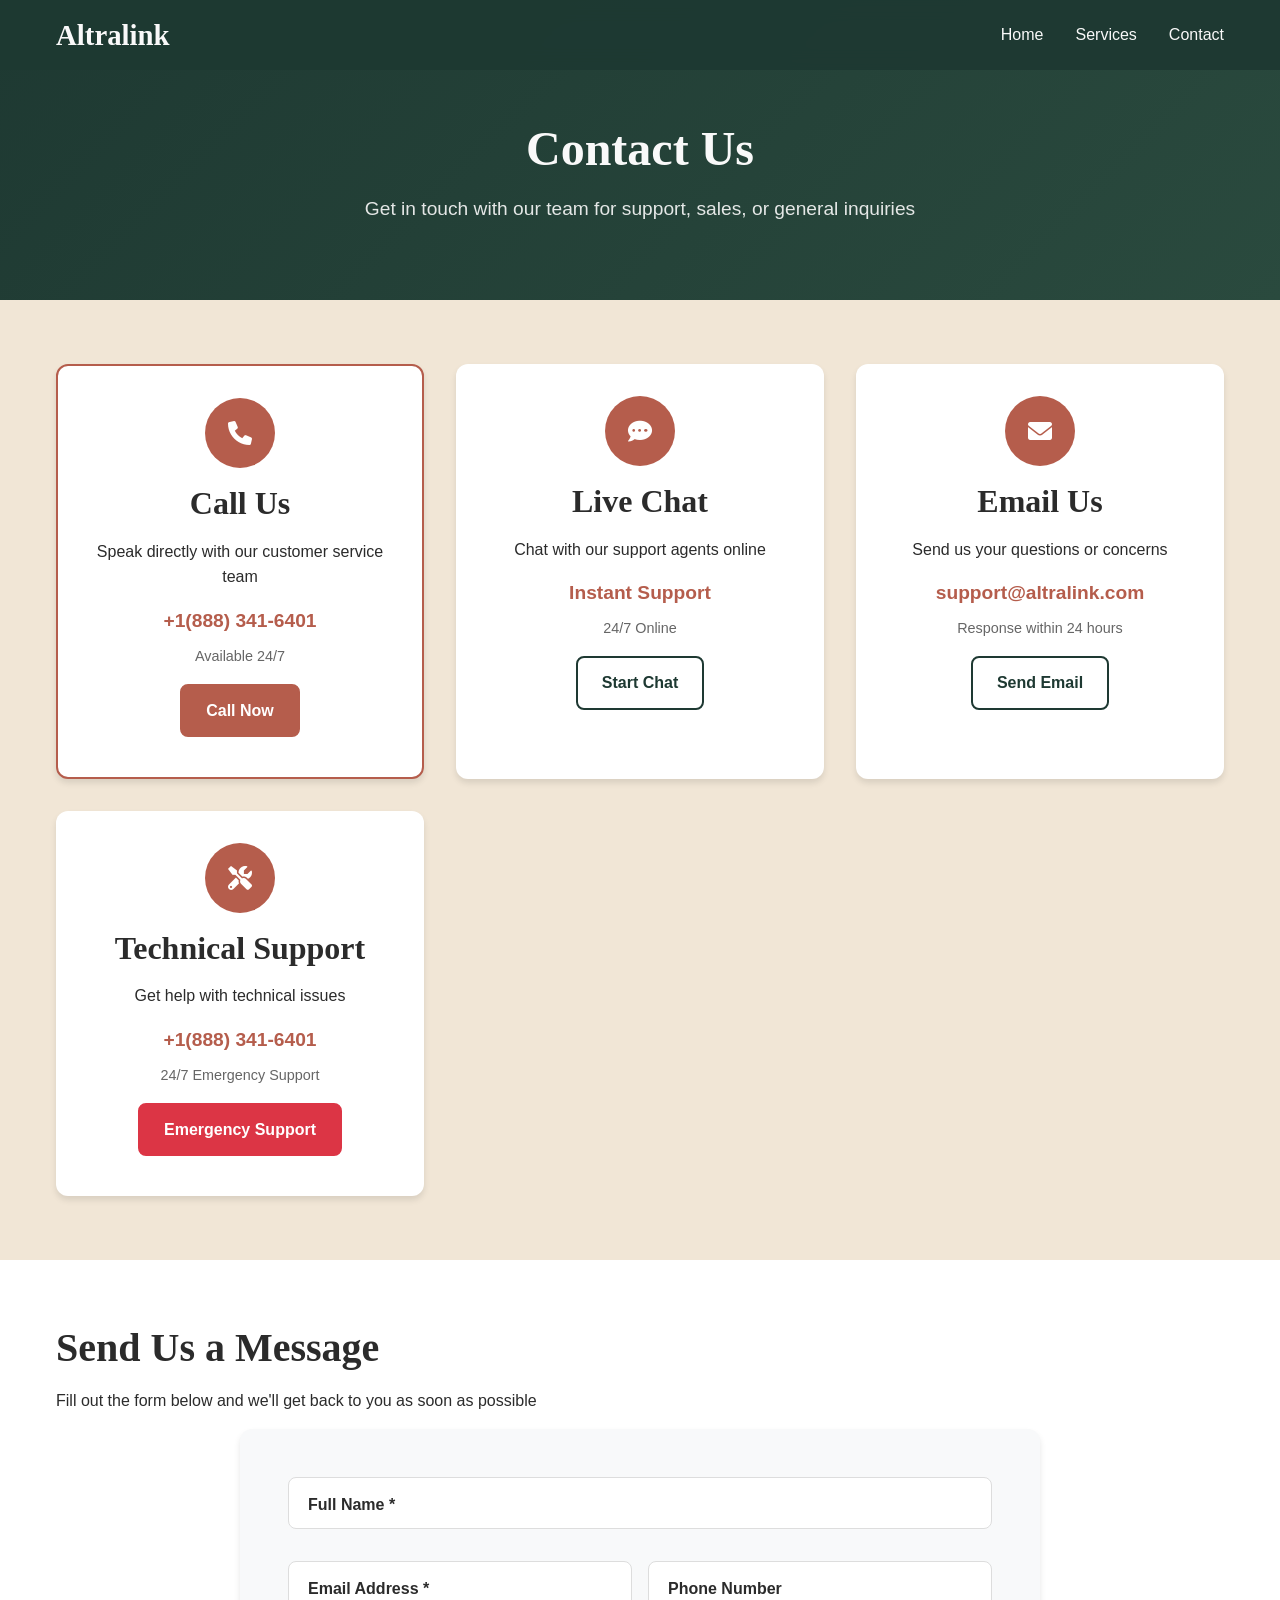
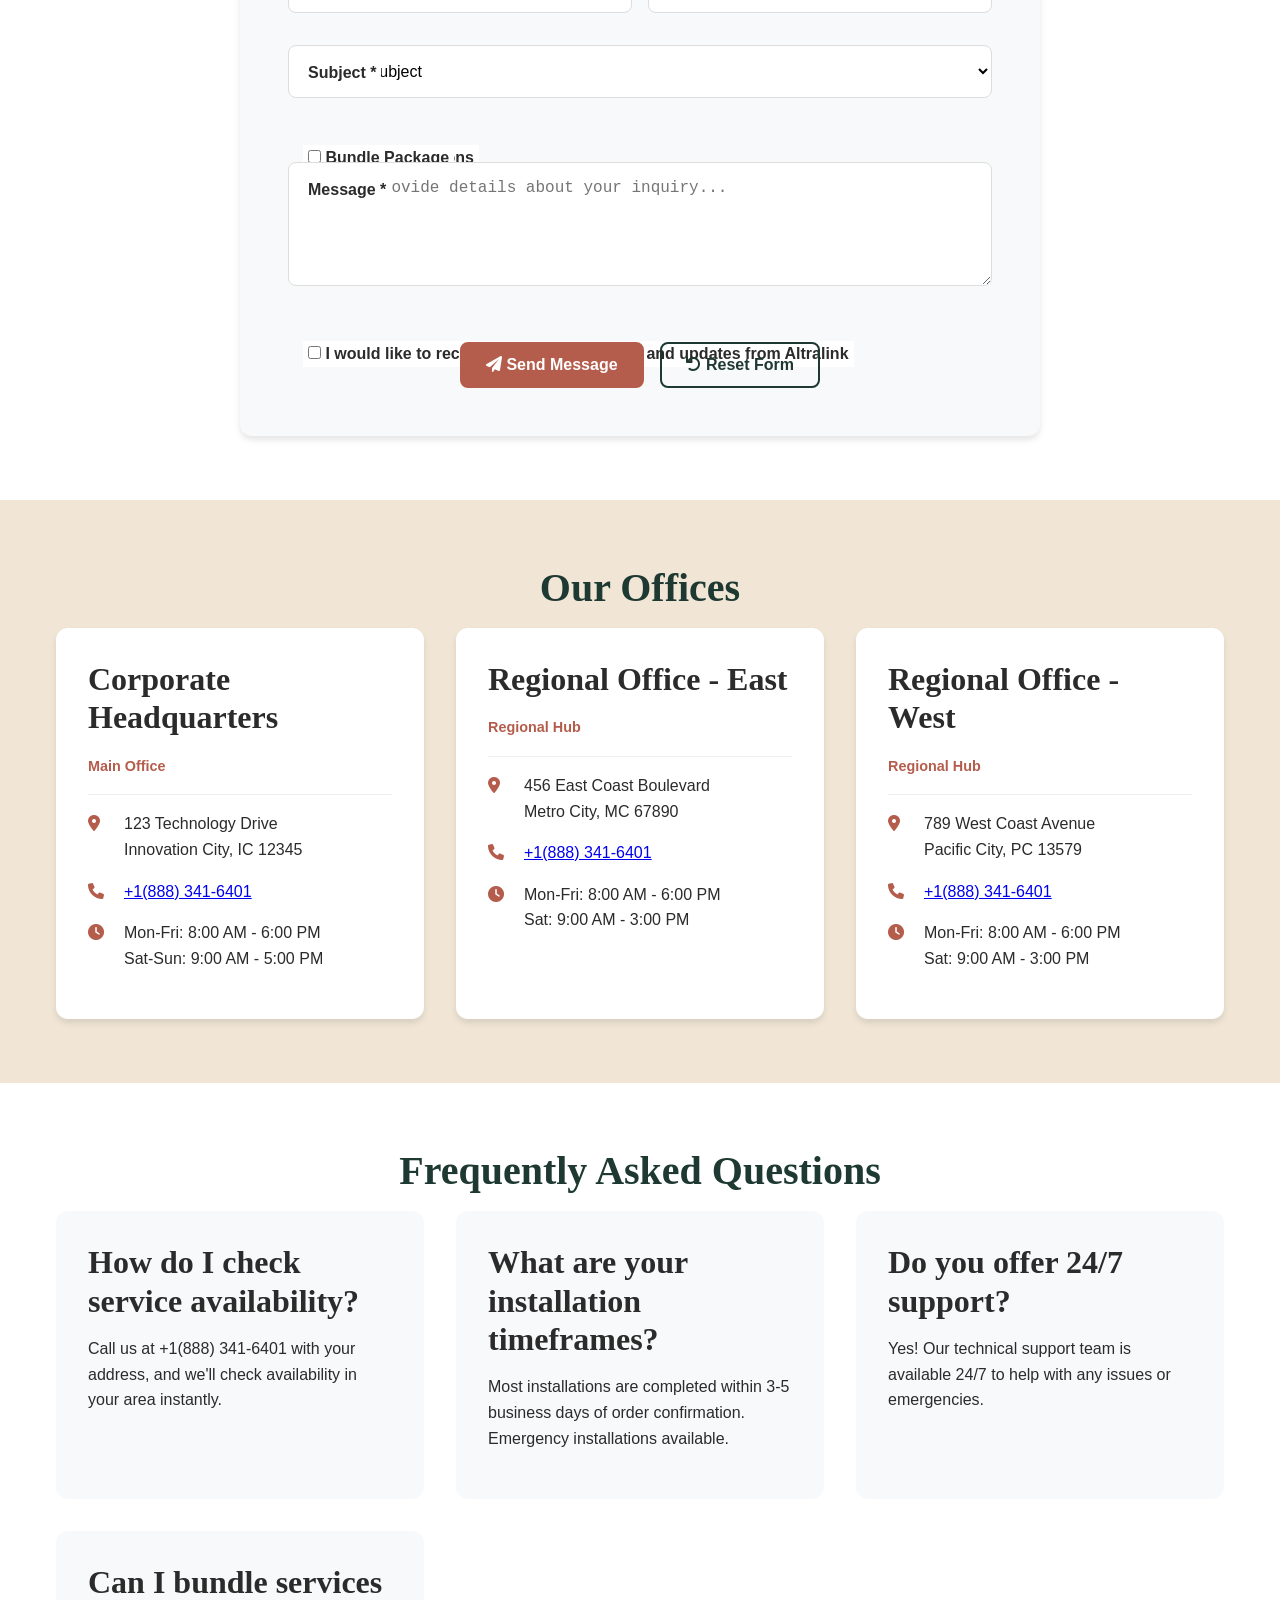
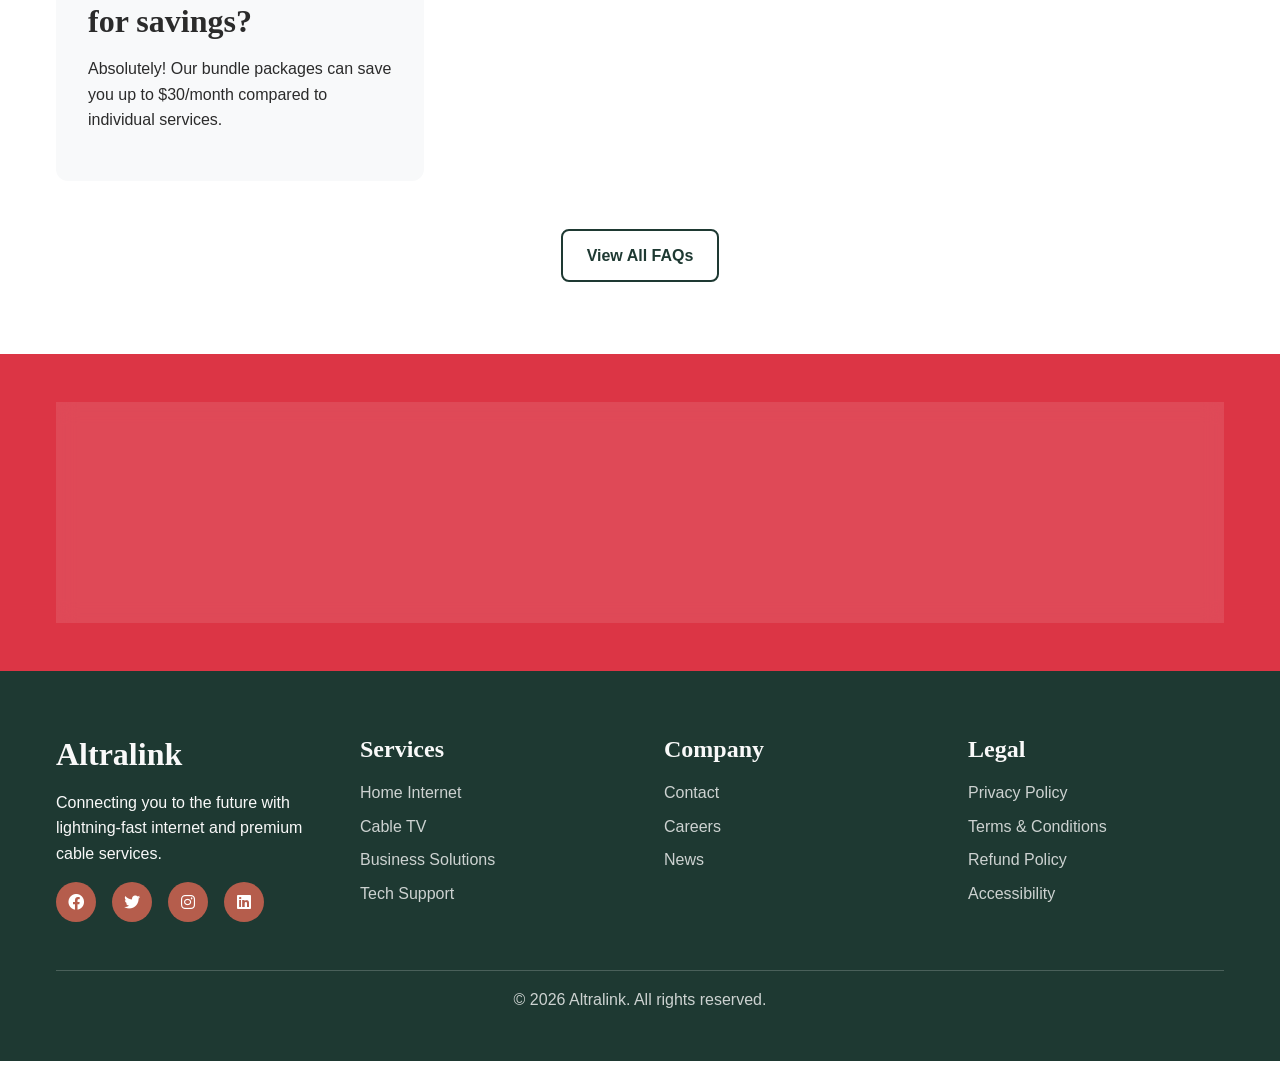
==== commit f10000fc: "Update contact.html" ====
--- a/contact.html
+++ b/contact.html
@@ -46,11 +46,11 @@
                     <h3>Call Us</h3>
                     <p>Speak directly with our customer service team</p>
                     <div class="contact-details">
-                        <a href="tel:+18889291991" class="contact-link primary">+1(888) 929-1991</a>
+                        <a href="tel:+18883416401" class="contact-link primary">+1(888) 341-6401</a>
                         <span class="availability">Available 24/7</span>
                     </div>
                     <div class="contact-buttons">
-                        <a href="tel:+18889291991" class="btn btn-primary">Call Now</a>
+                        <a href="tel:+18883416401" class="btn btn-primary">Call Now</a>
                     </div>
                 </div>
 
@@ -91,11 +91,11 @@
                     <h3>Technical Support</h3>
                     <p>Get help with technical issues</p>
                     <div class="contact-details">
-                        <a href="tel:+18889291991" class="contact-link">+1(888) 929-1991</a>
+                        <a href="tel:+18883416401" class="contact-link">+1(888) 341-6401</a>
                         <span class="availability">24/7 Emergency Support</span>
                     </div>
                     <div class="contact-buttons">
-                        <a href="tel:+18889291991" class="btn btn-primary emergency">Emergency Support</a>
+                        <a href="tel:+18883416401" class="btn btn-primary emergency">Emergency Support</a>
                     </div>
                 </div>
             </div>
@@ -212,7 +212,7 @@
                         </div>
                         <div class="detail-item">
                             <i class="fas fa-phone"></i>
-                            <a href="tel:+18889291991">+1(888) 929-1991</a>
+                            <a href="tel:+18883416401">+1(888) 341-6401</a>
                         </div>
                         <div class="detail-item">
                             <i class="fas fa-clock"></i>
@@ -233,7 +233,7 @@
                         </div>
                         <div class="detail-item">
                             <i class="fas fa-phone"></i>
-                            <a href="tel:+18889291991">+1(888) 929-1991</a>
+                            <a href="tel:+18883416401">+1(888) 341-6401</a>
                         </div>
                         <div class="detail-item">
                             <i class="fas fa-clock"></i>
@@ -254,7 +254,7 @@
                         </div>
                         <div class="detail-item">
                             <i class="fas fa-phone"></i>
-                            <a href="tel:+18889291991">+1(888) 929-1991</a>
+                            <a href="tel:+18883416401">+1(888) 341-6401</a>
                         </div>
                         <div class="detail-item">
                             <i class="fas fa-clock"></i>
@@ -273,7 +273,7 @@
             <div class="faq-grid">
                 <div class="faq-card">
                     <h3>How do I check service availability?</h3>
-                    <p>Call us at +1(888) 929-1991 with your address, and we'll check availability in your area instantly.</p>
+                    <p>Call us at +1(888) 341-6401 with your address, and we'll check availability in your area instantly.</p>
                 </div>
                 <div class="faq-card">
                     <h3>What are your installation timeframes?</h3>
@@ -304,9 +304,9 @@
                 <div class="emergency-content">
                     <h3>Emergency Support</h3>
                     <p>Experiencing a service outage or urgent technical issue? Our emergency support team is standing by 24/7.</p>
-                    <a href="tel:+18889291991" class="btn btn-primary emergency">
+                    <a href="tel:+18883416401" class="btn btn-primary emergency">
                         <i class="fas fa-phone"></i>
-                        Emergency Hotline: +1(888) 929-1991
+                        Emergency Hotline: +1(888) 341-6401
                     </a>
                 </div>
             </div>
@@ -362,4 +362,5 @@
 
     <script src="script.js"></script>
 </body>
-</html>+
+</html>
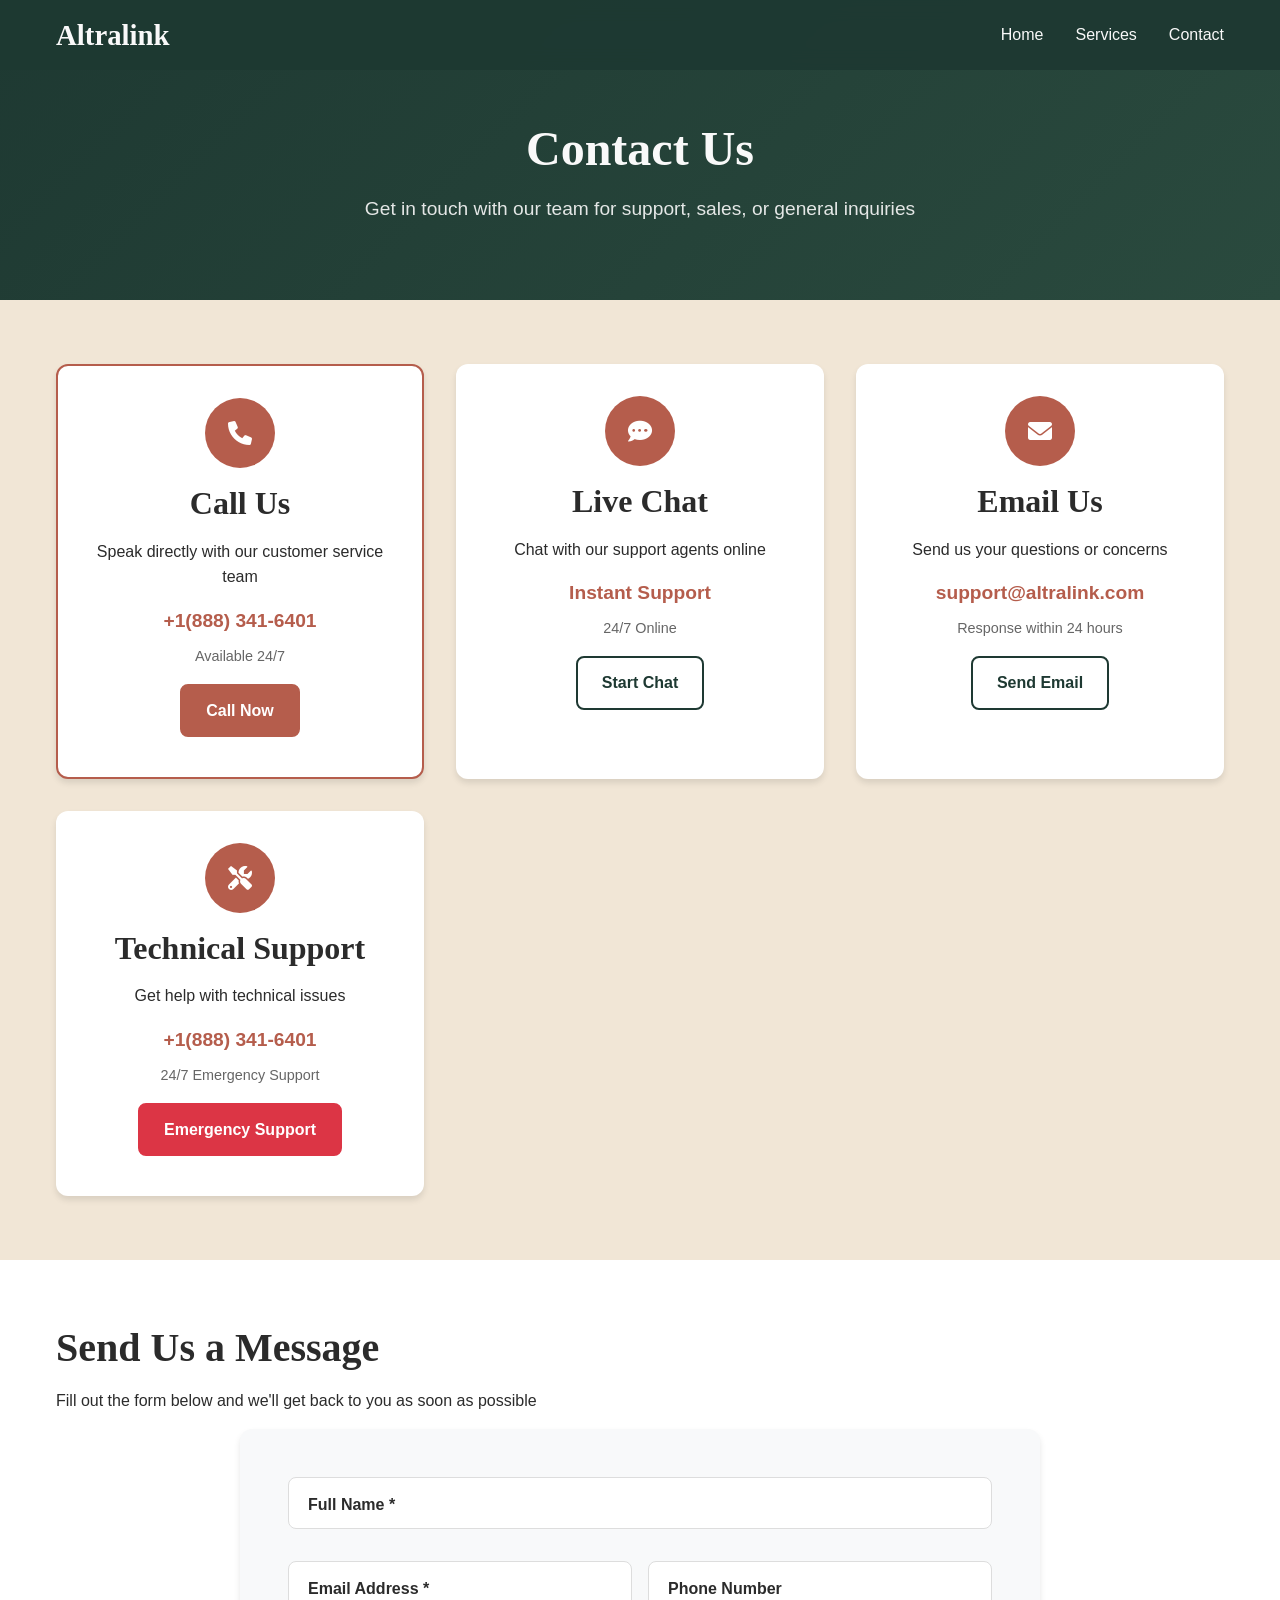
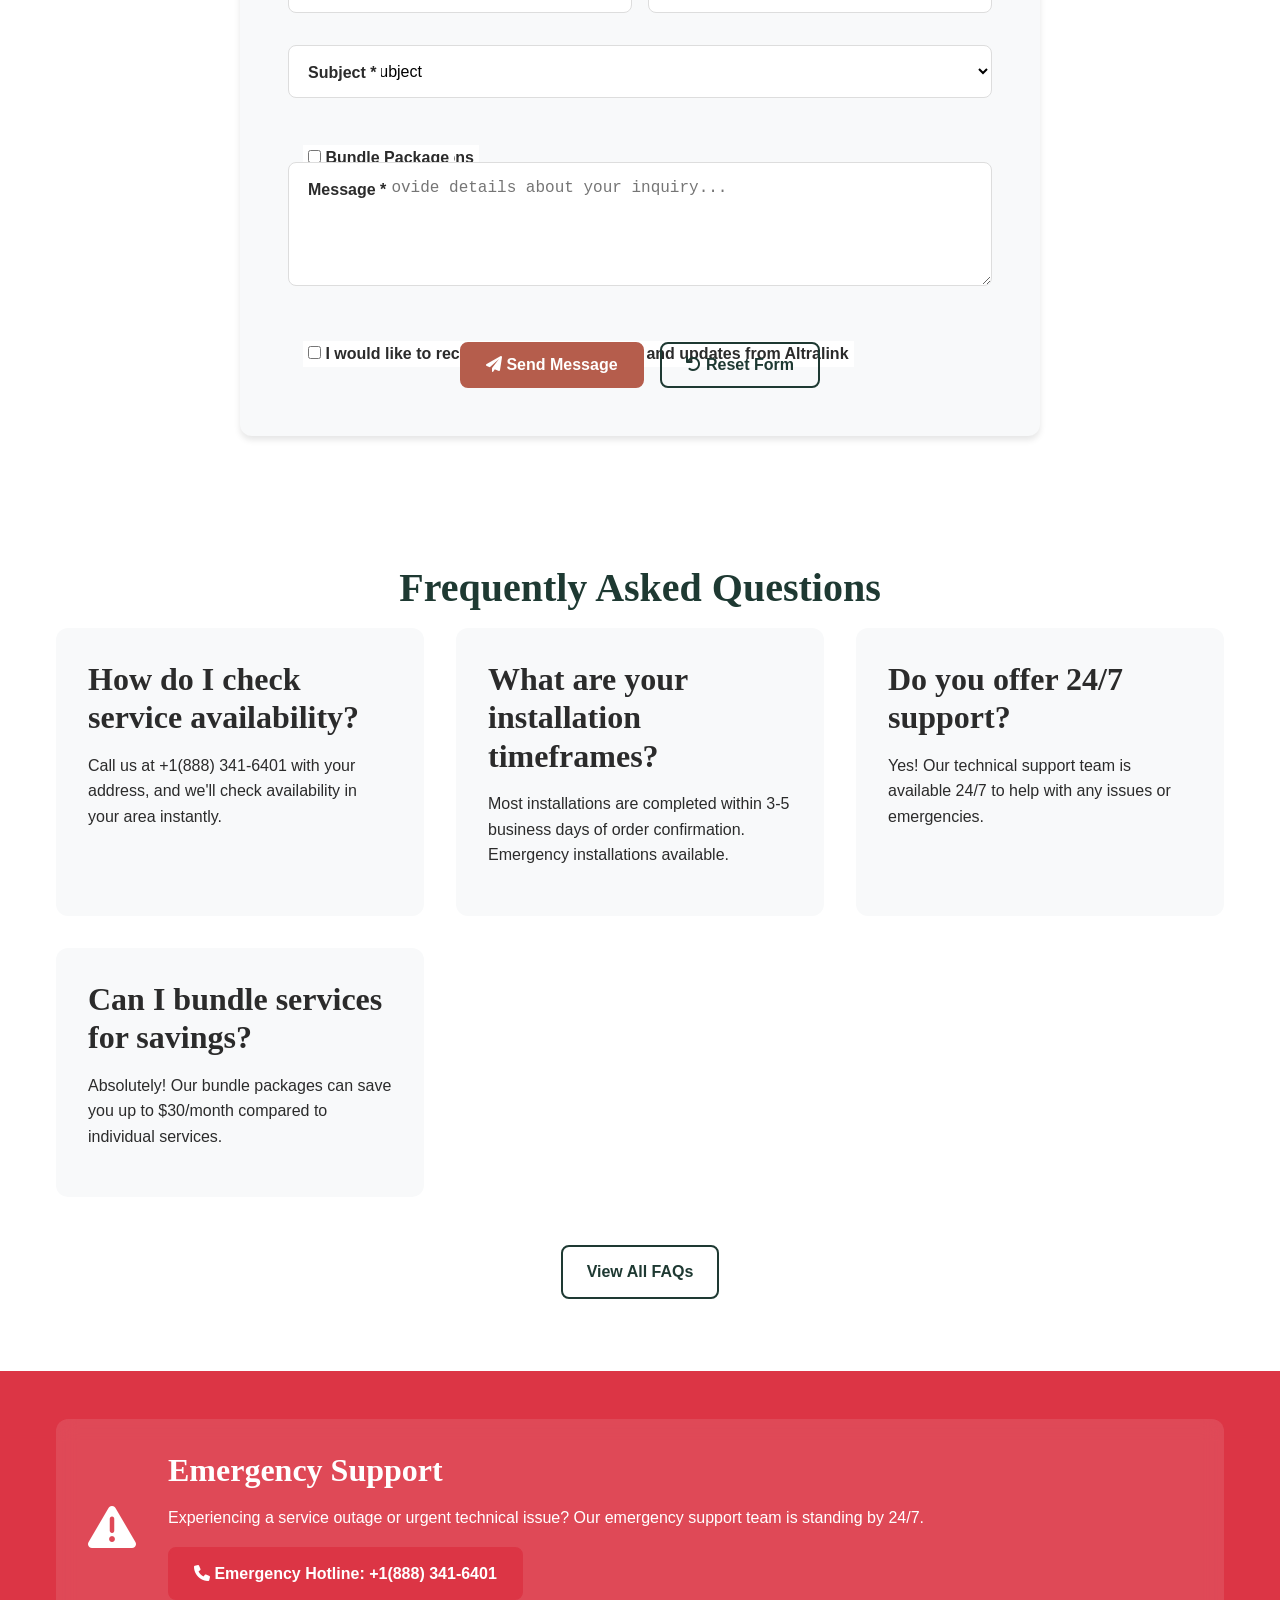
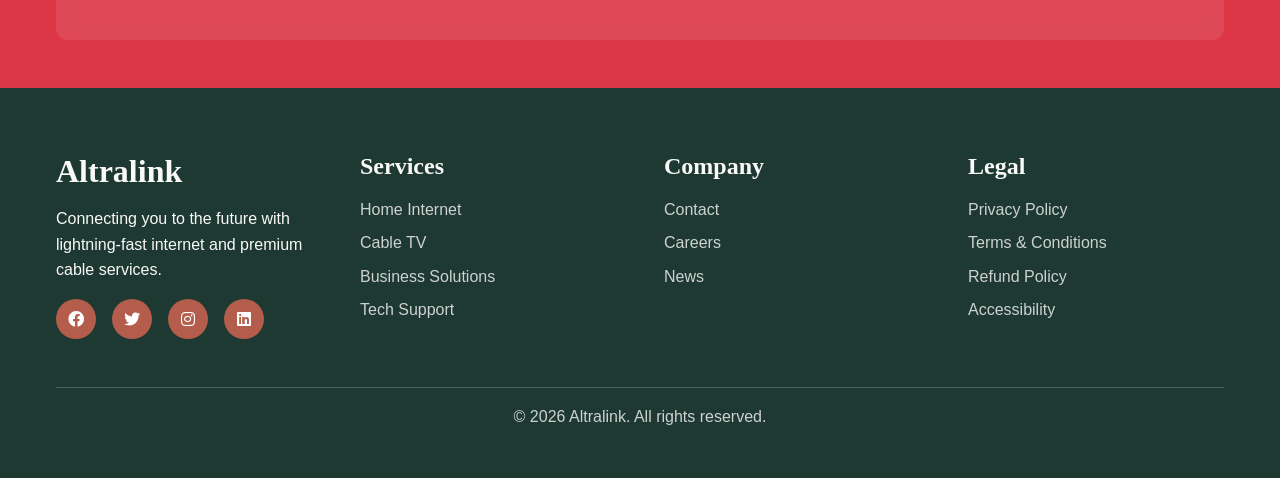
==== commit 81b6ead1: "Update contact.html" ====
--- a/contact.html
+++ b/contact.html
@@ -195,77 +195,7 @@
         </div>
     </section>
 
-    <!-- Office Locations -->
-    <section class="office-locations">
-        <div class="container">
-            <h2 class="section-title">Our Offices</h2>
-            <div class="locations-grid">
-                <div class="location-card">
-                    <div class="location-header">
-                        <h3>Corporate Headquarters</h3>
-                        <span class="location-type">Main Office</span>
-                    </div>
-                    <div class="location-details">
-                        <div class="detail-item">
-                            <i class="fas fa-map-marker-alt"></i>
-                            <span>123 Technology Drive<br>Innovation City, IC 12345</span>
-                        </div>
-                        <div class="detail-item">
-                            <i class="fas fa-phone"></i>
-                            <a href="tel:+18883416401">+1(888) 341-6401</a>
-                        </div>
-                        <div class="detail-item">
-                            <i class="fas fa-clock"></i>
-                            <span>Mon-Fri: 8:00 AM - 6:00 PM<br>Sat-Sun: 9:00 AM - 5:00 PM</span>
-                        </div>
-                    </div>
-                </div>
-
-                <div class="location-card">
-                    <div class="location-header">
-                        <h3>Regional Office - East</h3>
-                        <span class="location-type">Regional Hub</span>
-                    </div>
-                    <div class="location-details">
-                        <div class="detail-item">
-                            <i class="fas fa-map-marker-alt"></i>
-                            <span>456 East Coast Boulevard<br>Metro City, MC 67890</span>
-                        </div>
-                        <div class="detail-item">
-                            <i class="fas fa-phone"></i>
-                            <a href="tel:+18883416401">+1(888) 341-6401</a>
-                        </div>
-                        <div class="detail-item">
-                            <i class="fas fa-clock"></i>
-                            <span>Mon-Fri: 8:00 AM - 6:00 PM<br>Sat: 9:00 AM - 3:00 PM</span>
-                        </div>
-                    </div>
-                </div>
-
-                <div class="location-card">
-                    <div class="location-header">
-                        <h3>Regional Office - West</h3>
-                        <span class="location-type">Regional Hub</span>
-                    </div>
-                    <div class="location-details">
-                        <div class="detail-item">
-                            <i class="fas fa-map-marker-alt"></i>
-                            <span>789 West Coast Avenue<br>Pacific City, PC 13579</span>
-                        </div>
-                        <div class="detail-item">
-                            <i class="fas fa-phone"></i>
-                            <a href="tel:+18883416401">+1(888) 341-6401</a>
-                        </div>
-                        <div class="detail-item">
-                            <i class="fas fa-clock"></i>
-                            <span>Mon-Fri: 8:00 AM - 6:00 PM<br>Sat: 9:00 AM - 3:00 PM</span>
-                        </div>
-                    </div>
-                </div>
-            </div>
-        </div>
-    </section>
-
+   
     <!-- FAQ Quick Access -->
     <section class="quick-faq">
         <div class="container">
@@ -364,3 +294,4 @@
 </body>
 
 </html>
+
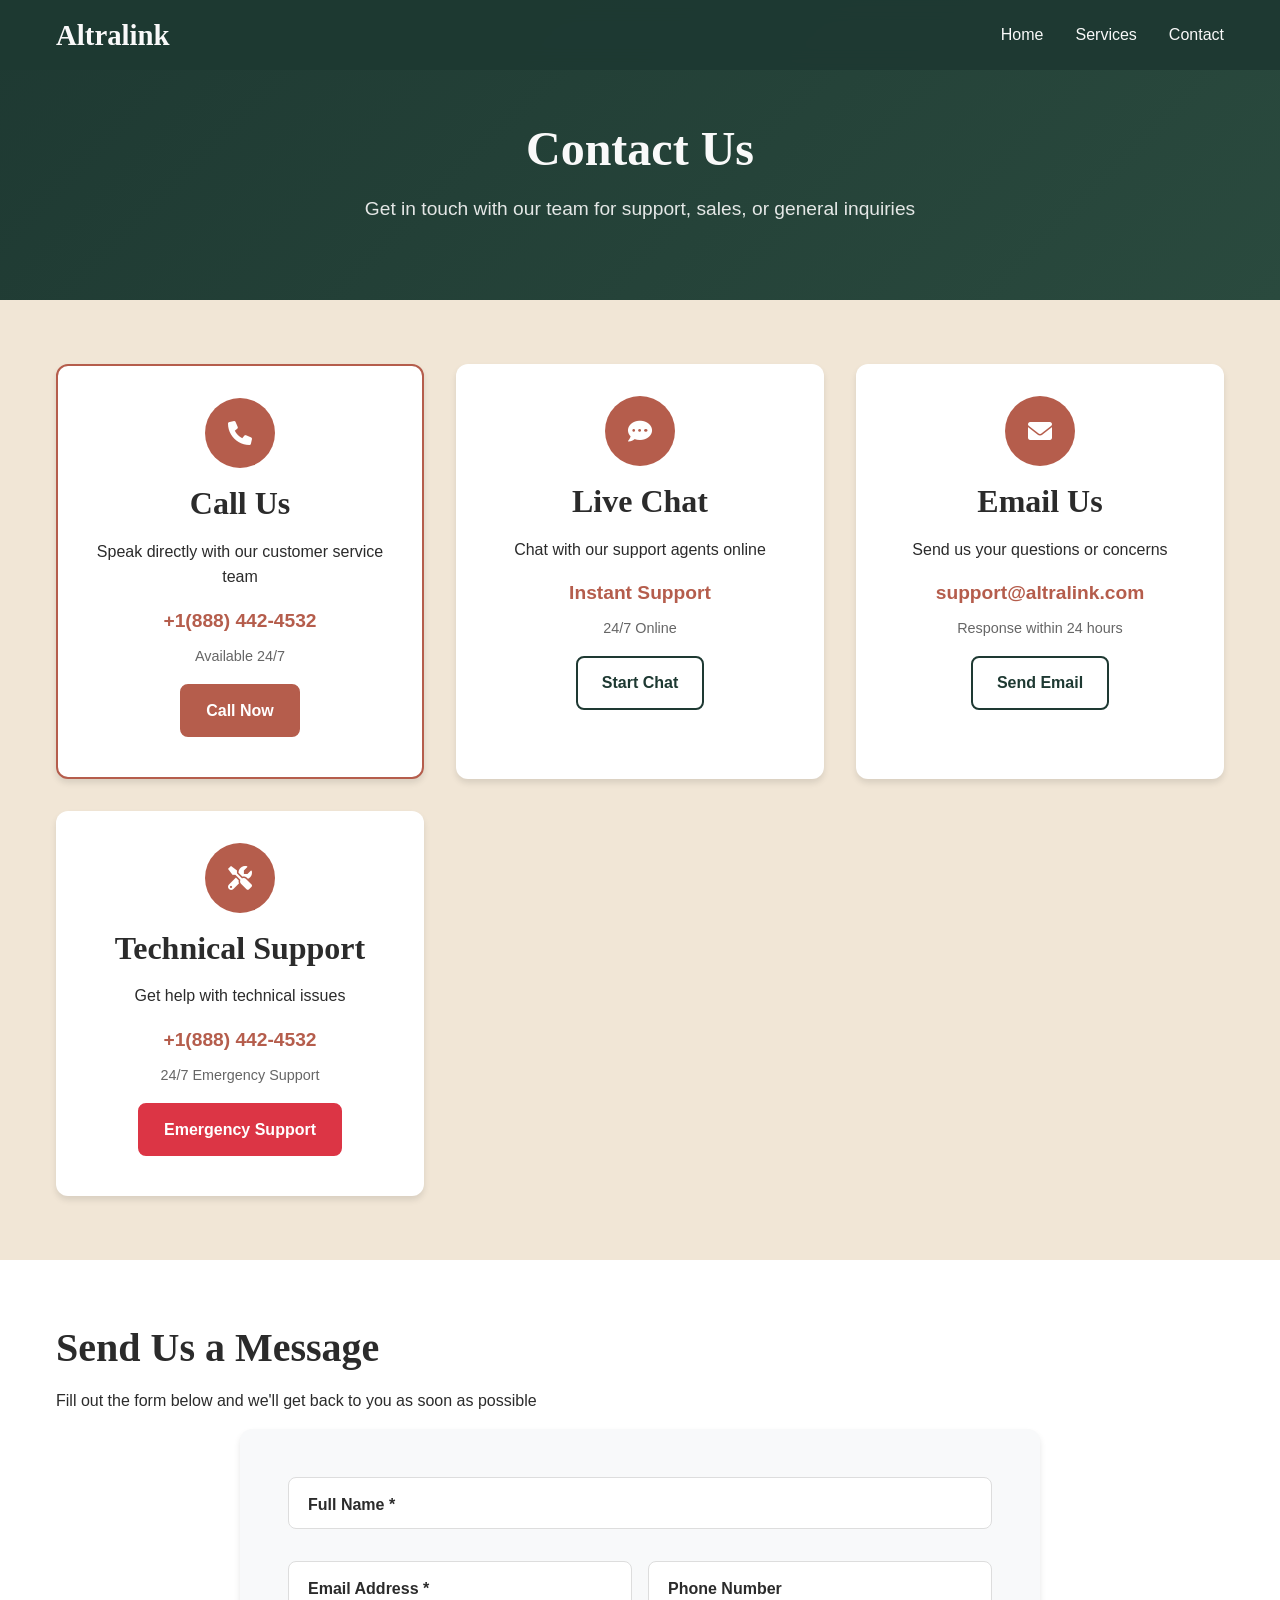
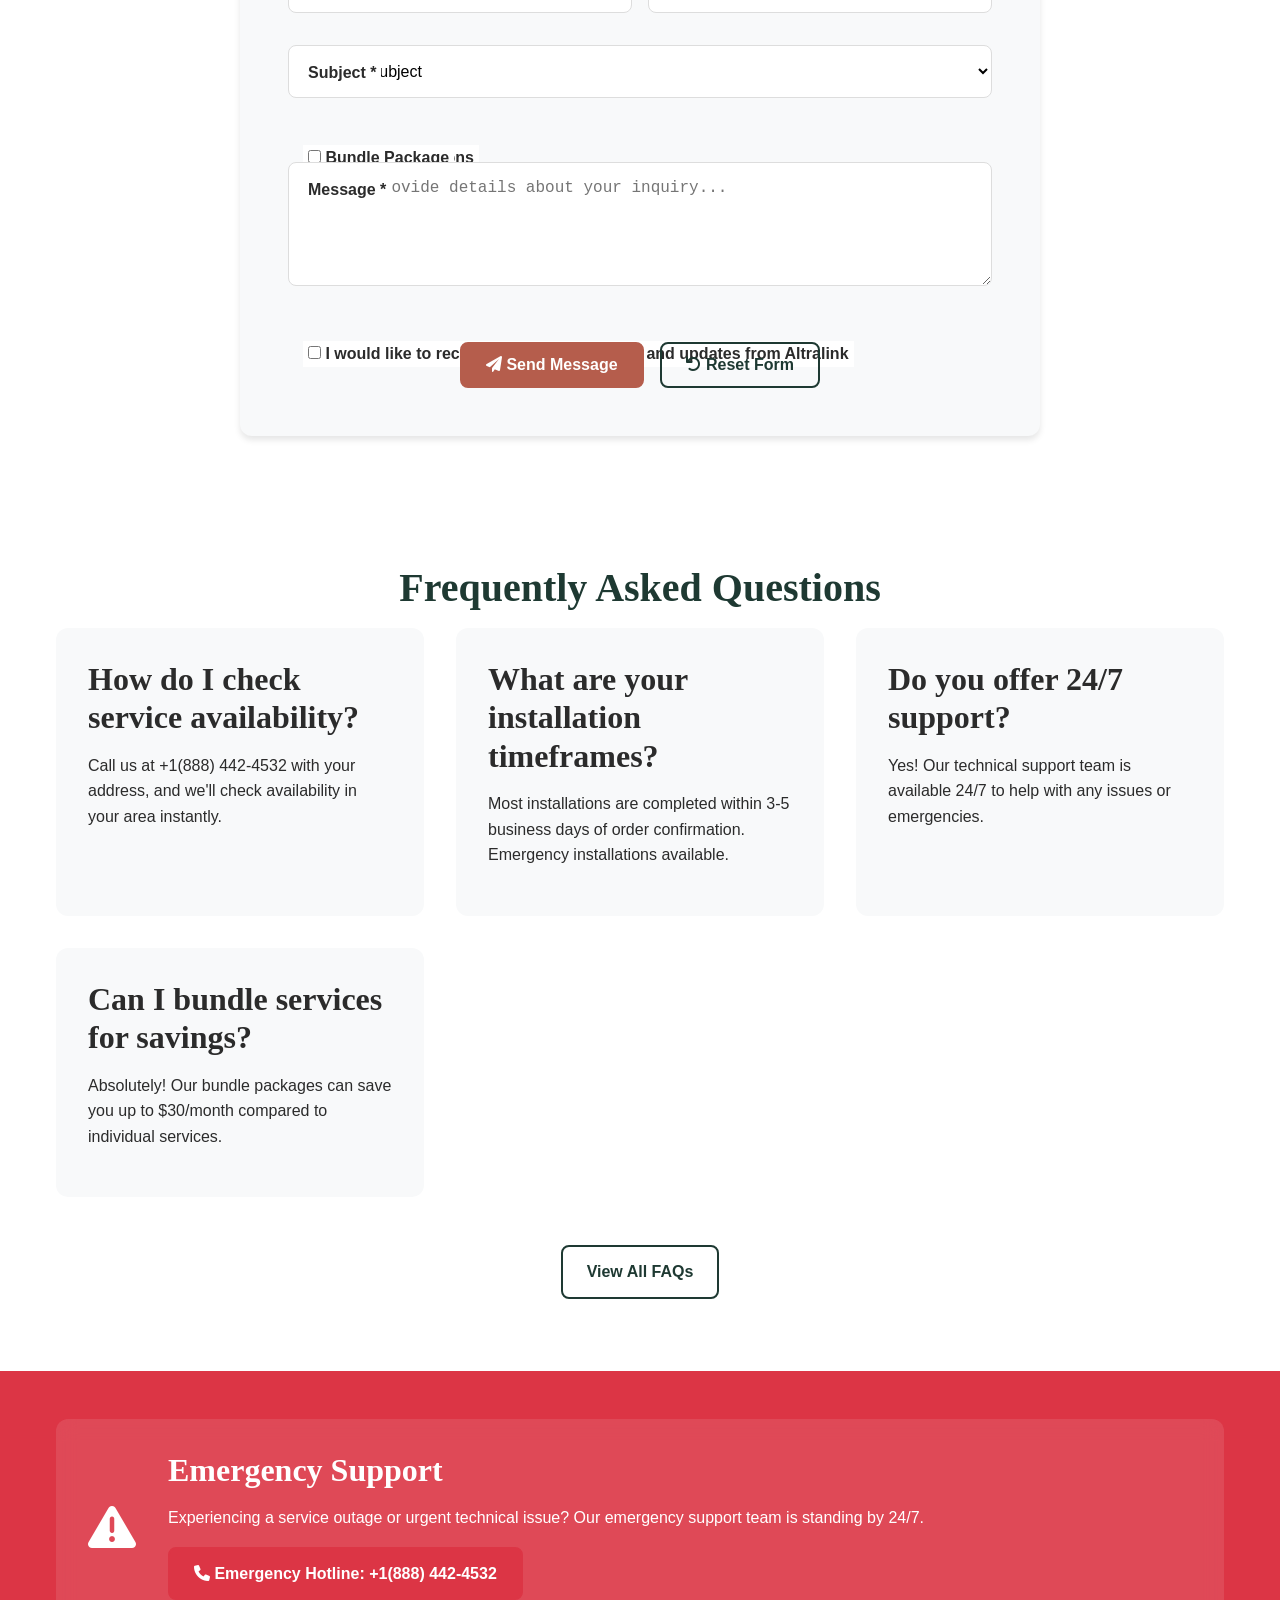
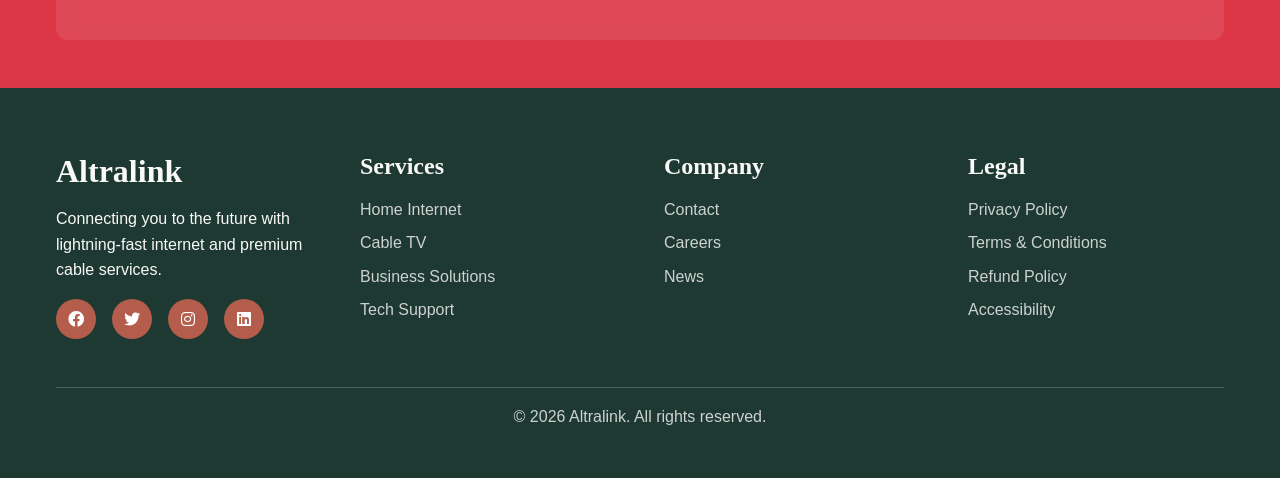
==== commit 632a7a0b: "Update contact details and fix HTML structure Updated contact information and fixed HTML structure." ====
--- a/contact.html
+++ b/contact.html
@@ -46,11 +46,11 @@
                     <h3>Call Us</h3>
                     <p>Speak directly with our customer service team</p>
                     <div class="contact-details">
-                        <a href="tel:+18883416401" class="contact-link primary">+1(888) 341-6401</a>
+                        <a href="tel:+18884424532" class="contact-link primary">+1(888) 442-4532</a>
                         <span class="availability">Available 24/7</span>
                     </div>
                     <div class="contact-buttons">
-                        <a href="tel:+18883416401" class="btn btn-primary">Call Now</a>
+                        <a href="tel:+18884424532" class="btn btn-primary">Call Now</a>
                     </div>
                 </div>
 
@@ -91,11 +91,11 @@
                     <h3>Technical Support</h3>
                     <p>Get help with technical issues</p>
                     <div class="contact-details">
-                        <a href="tel:+18883416401" class="contact-link">+1(888) 341-6401</a>
+                        <a href="tel:+18884424532" class="contact-link">+1(888) 442-4532</a>
                         <span class="availability">24/7 Emergency Support</span>
                     </div>
                     <div class="contact-buttons">
-                        <a href="tel:+18883416401" class="btn btn-primary emergency">Emergency Support</a>
+                        <a href="tel:+18884424532" class="btn btn-primary emergency">Emergency Support</a>
                     </div>
                 </div>
             </div>
@@ -203,7 +203,7 @@
             <div class="faq-grid">
                 <div class="faq-card">
                     <h3>How do I check service availability?</h3>
-                    <p>Call us at +1(888) 341-6401 with your address, and we'll check availability in your area instantly.</p>
+                    <p>Call us at +1(888) 442-4532 with your address, and we'll check availability in your area instantly.</p>
                 </div>
                 <div class="faq-card">
                     <h3>What are your installation timeframes?</h3>
@@ -234,9 +234,9 @@
                 <div class="emergency-content">
                     <h3>Emergency Support</h3>
                     <p>Experiencing a service outage or urgent technical issue? Our emergency support team is standing by 24/7.</p>
-                    <a href="tel:+18883416401" class="btn btn-primary emergency">
+                    <a href="tel:+18884424532" class="btn btn-primary emergency">
                         <i class="fas fa-phone"></i>
-                        Emergency Hotline: +1(888) 341-6401
+                        Emergency Hotline: +1(888) 442-4532
                     </a>
                 </div>
             </div>
@@ -295,3 +295,4 @@
 
 </html>
 
+
